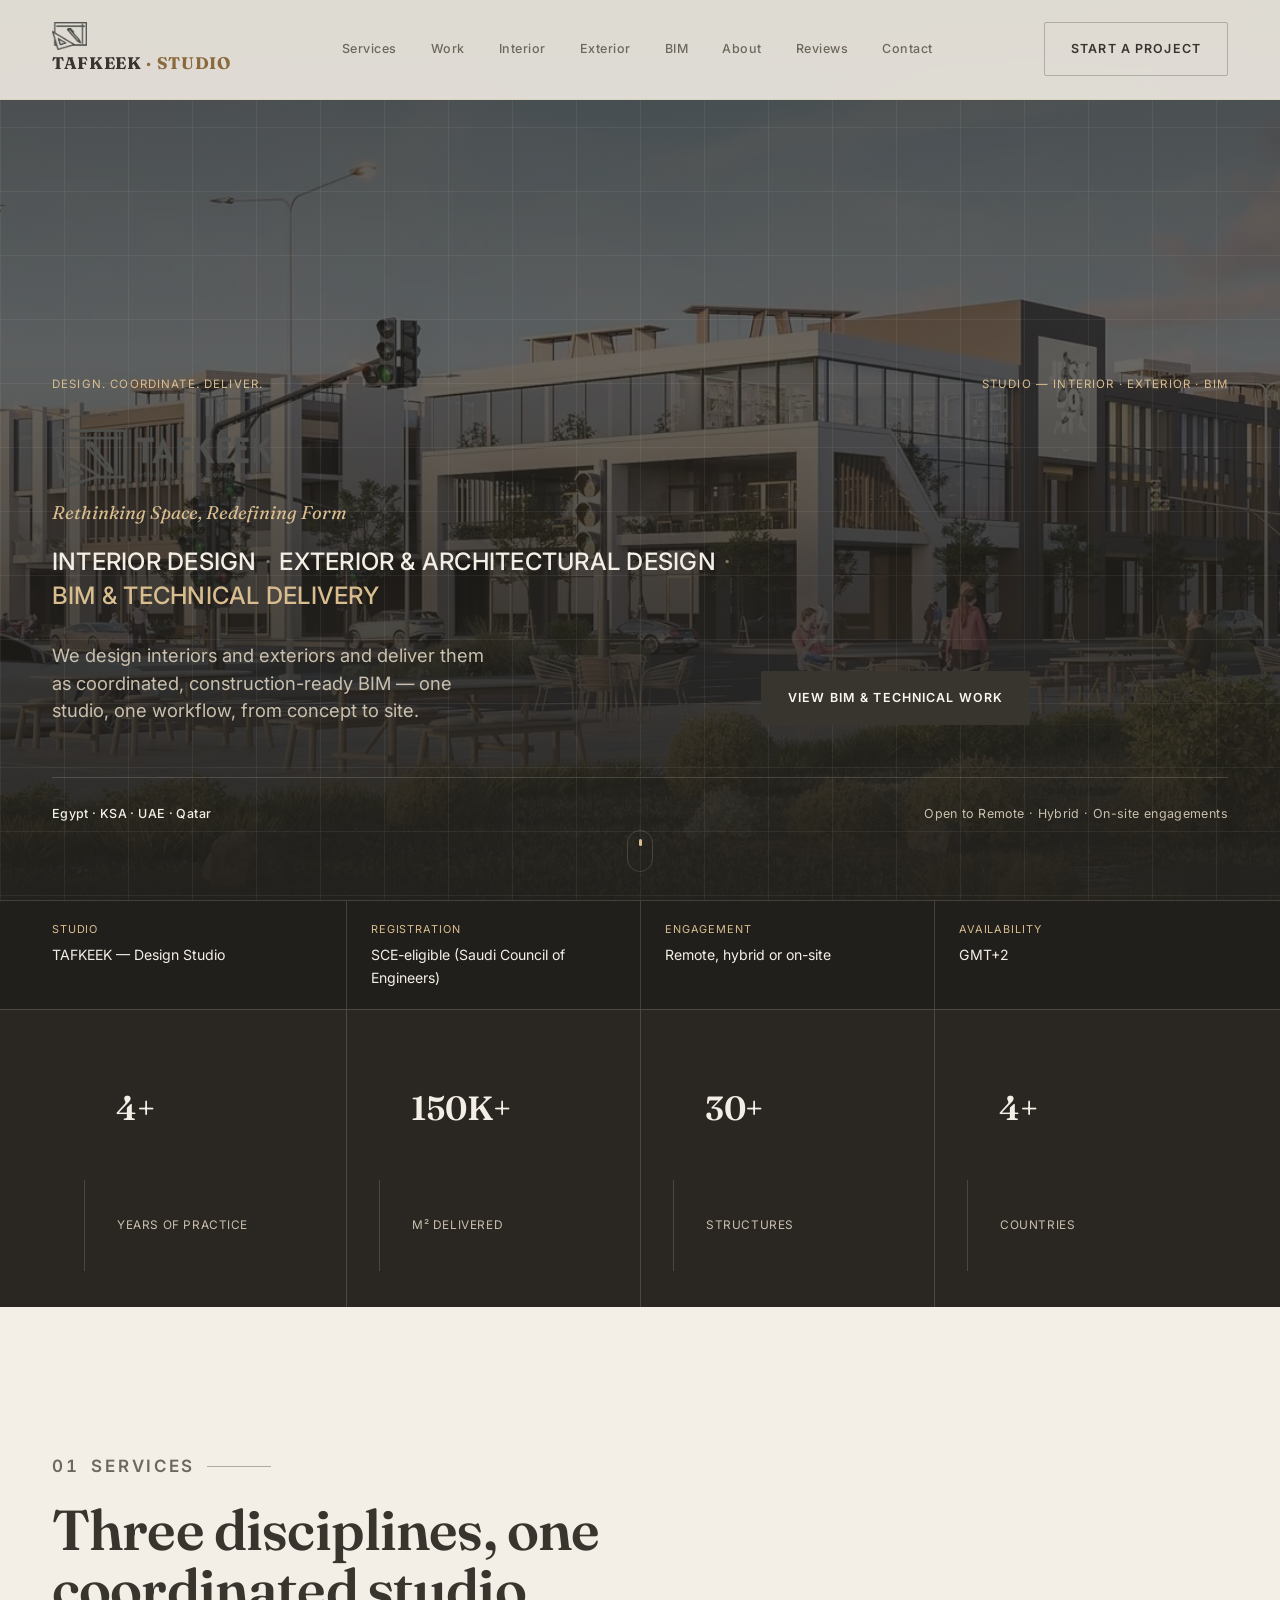
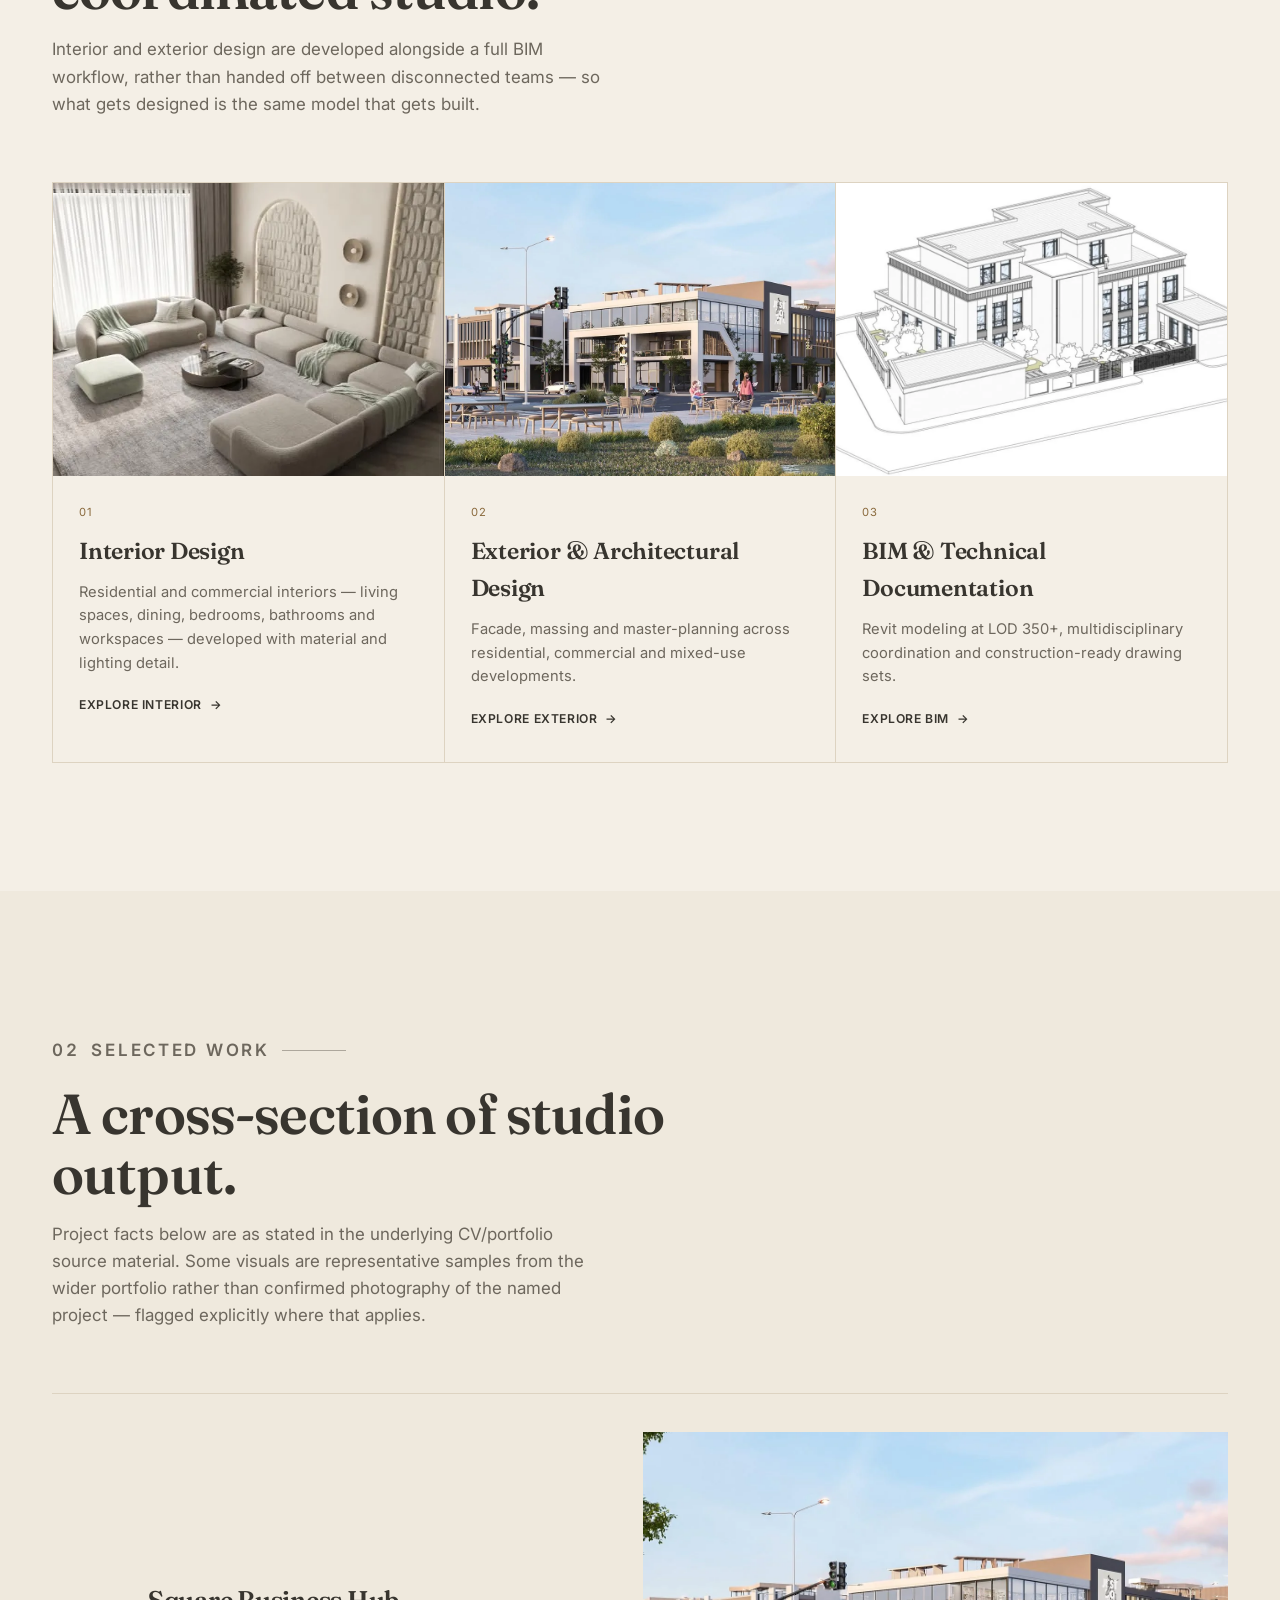
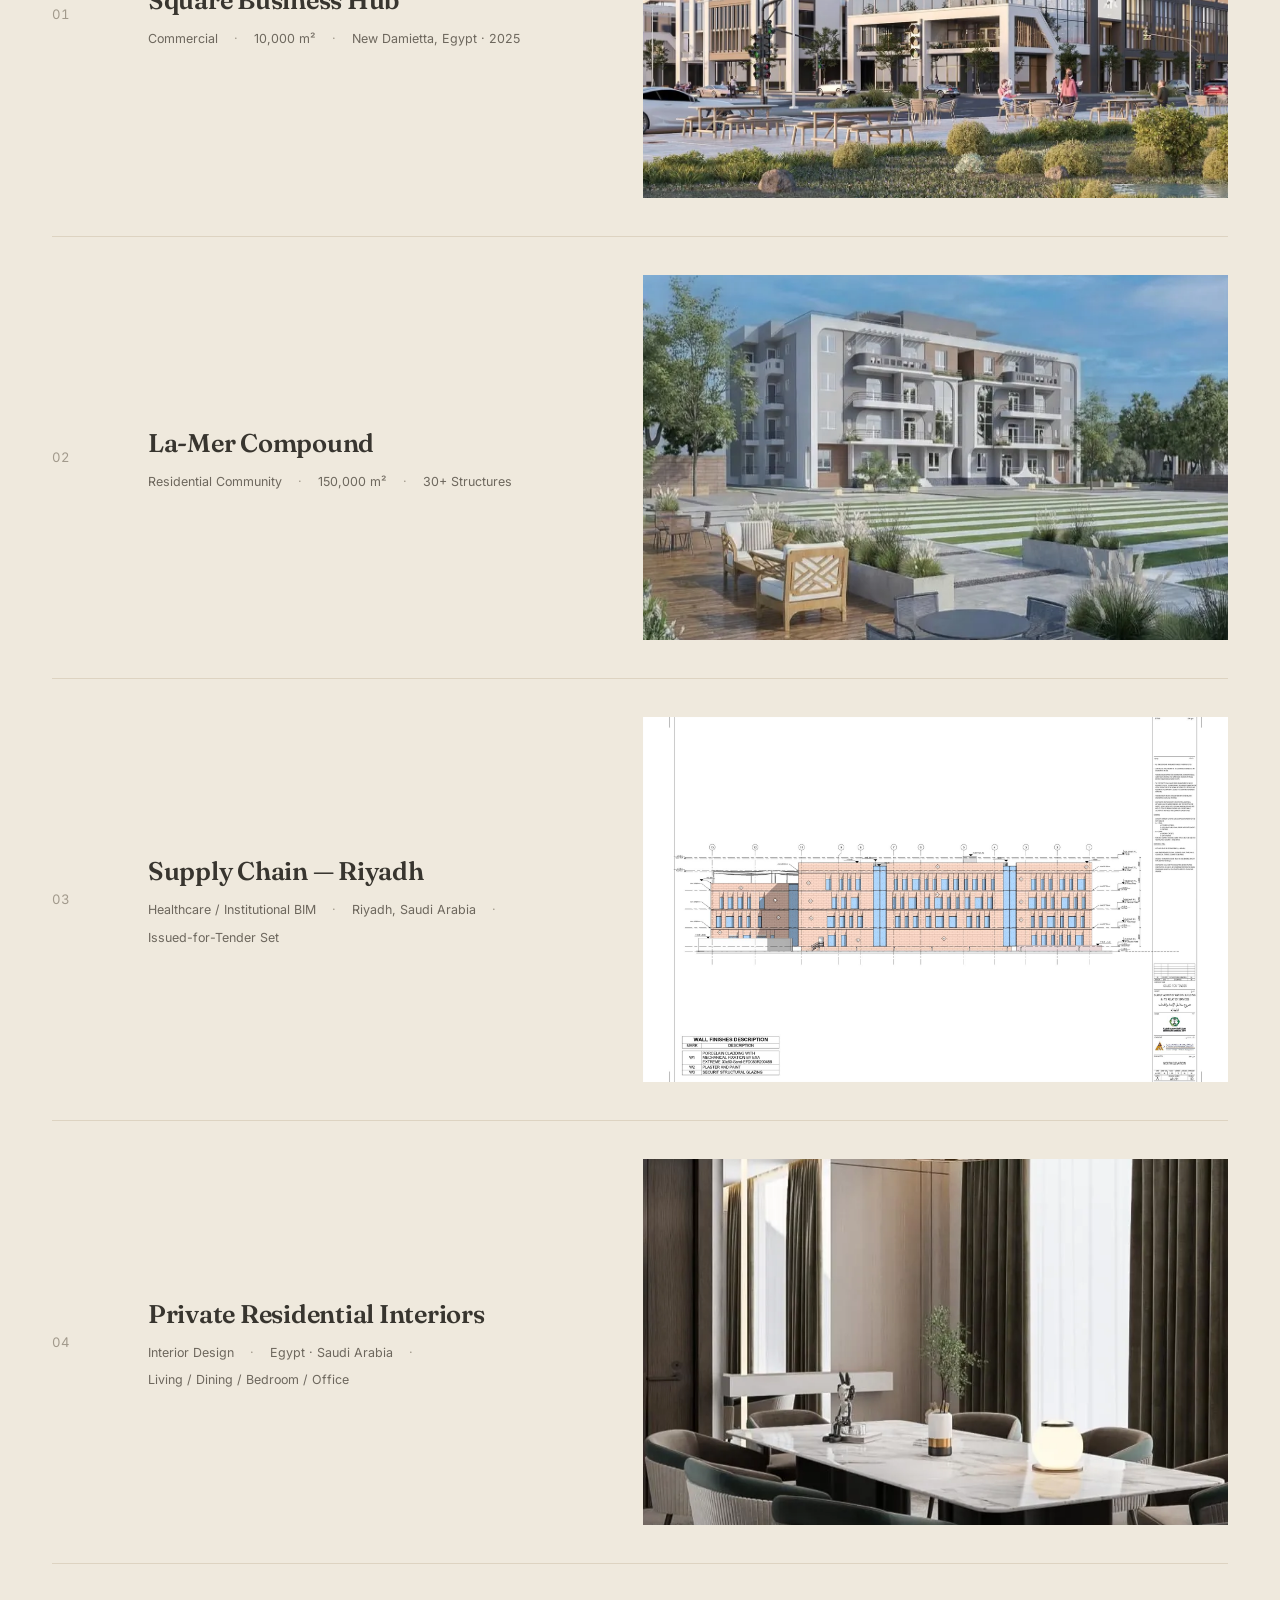
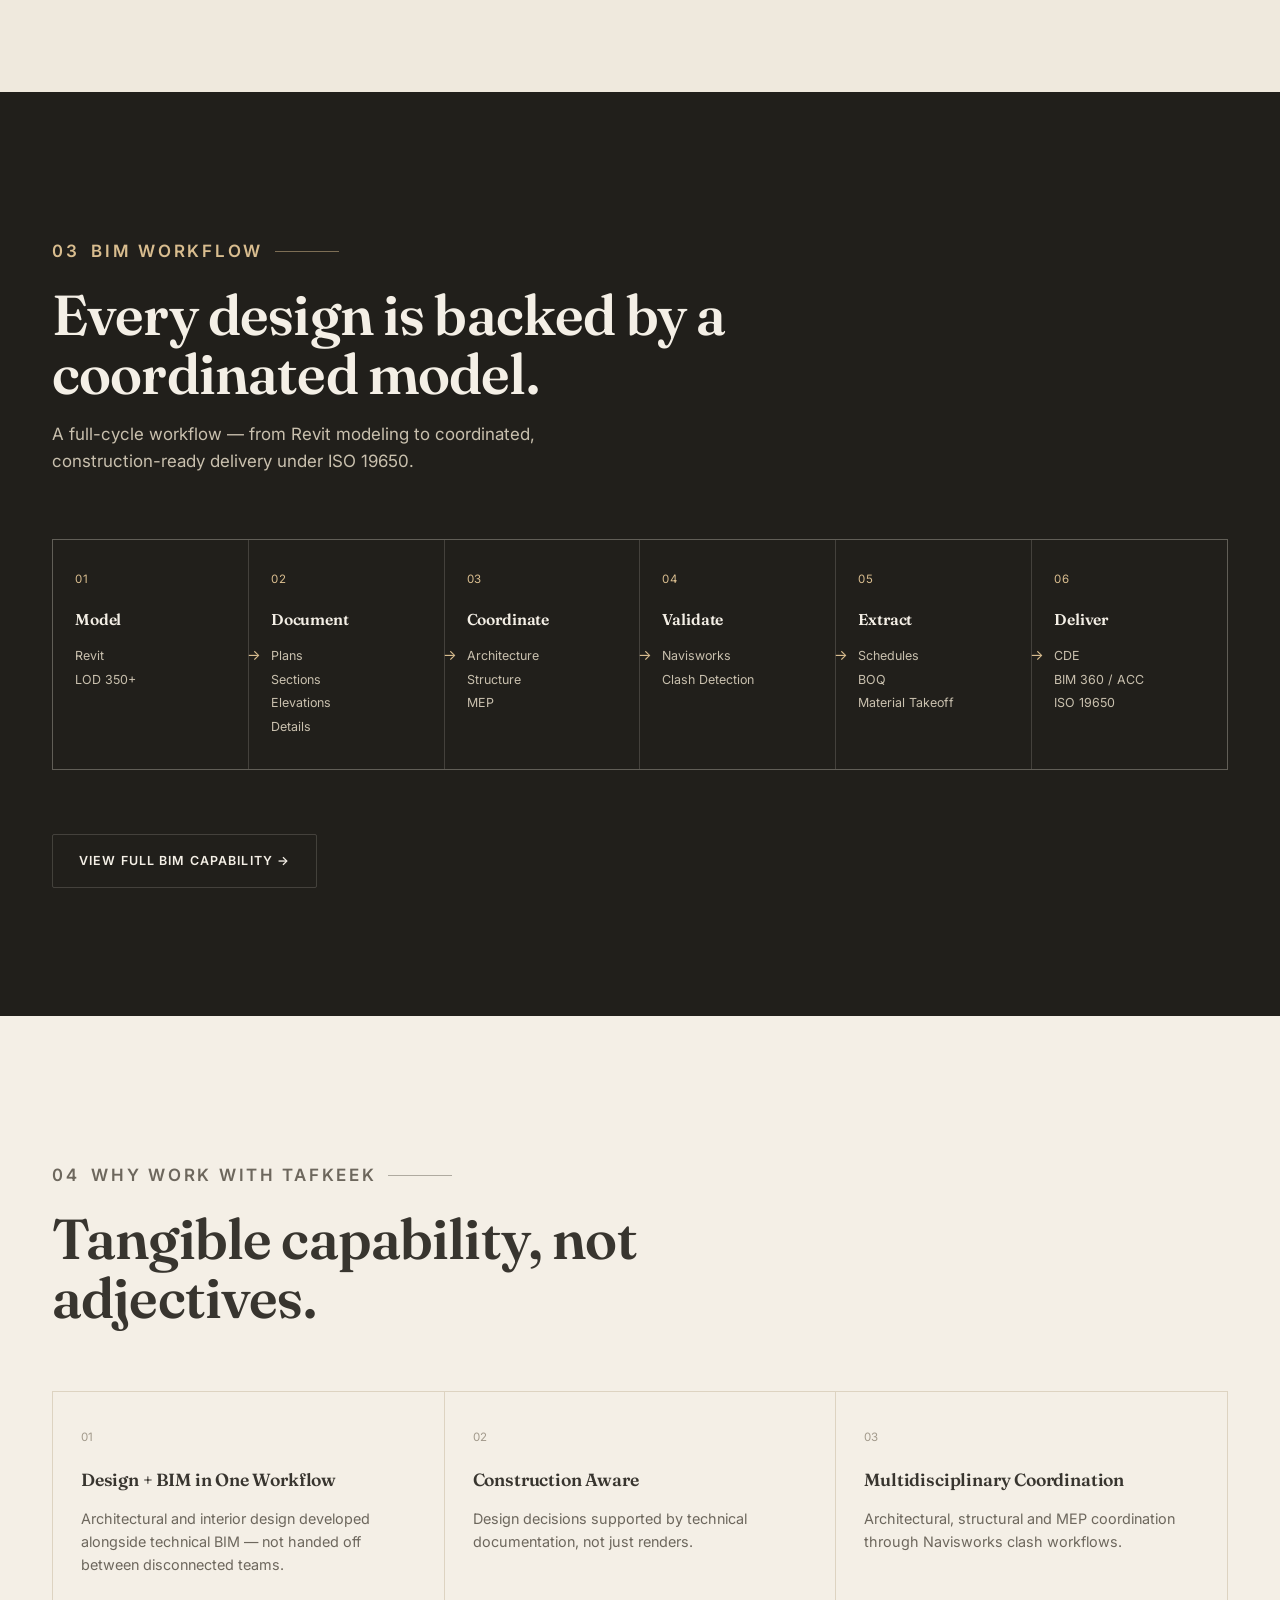
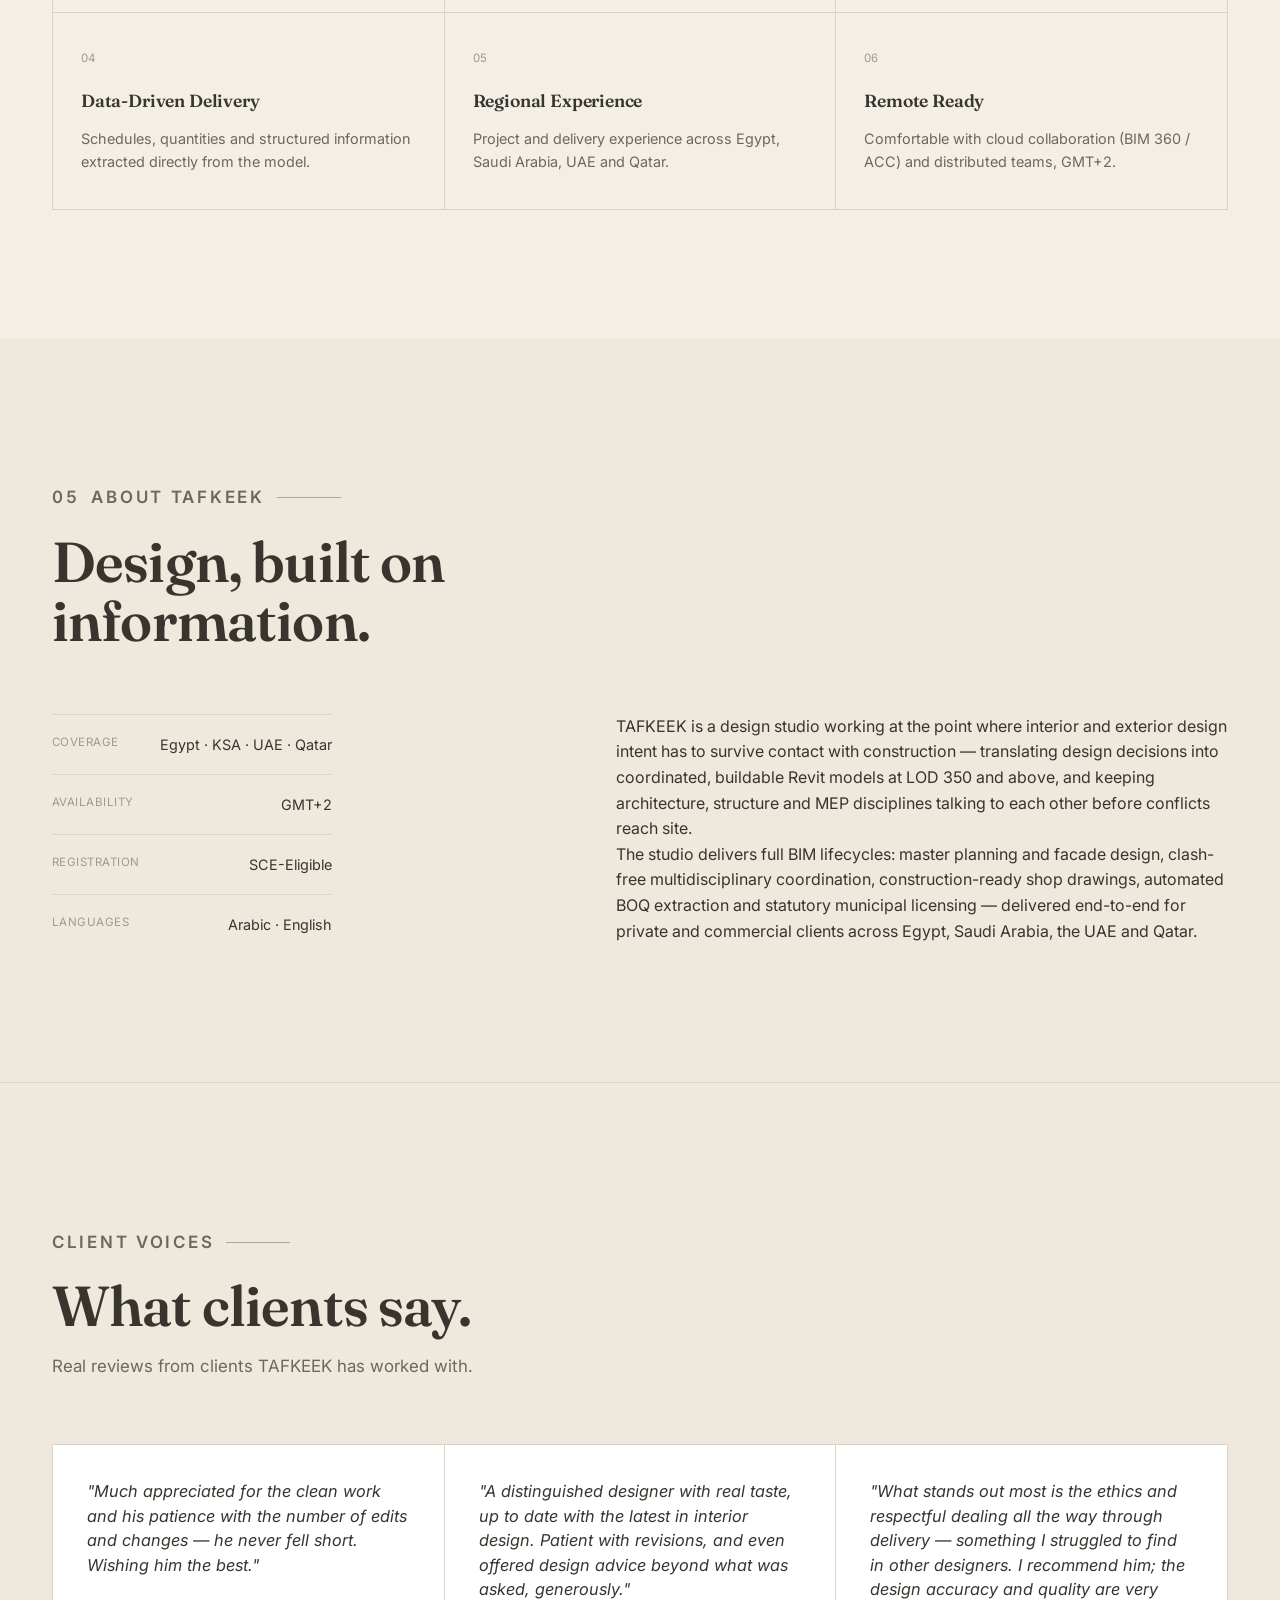
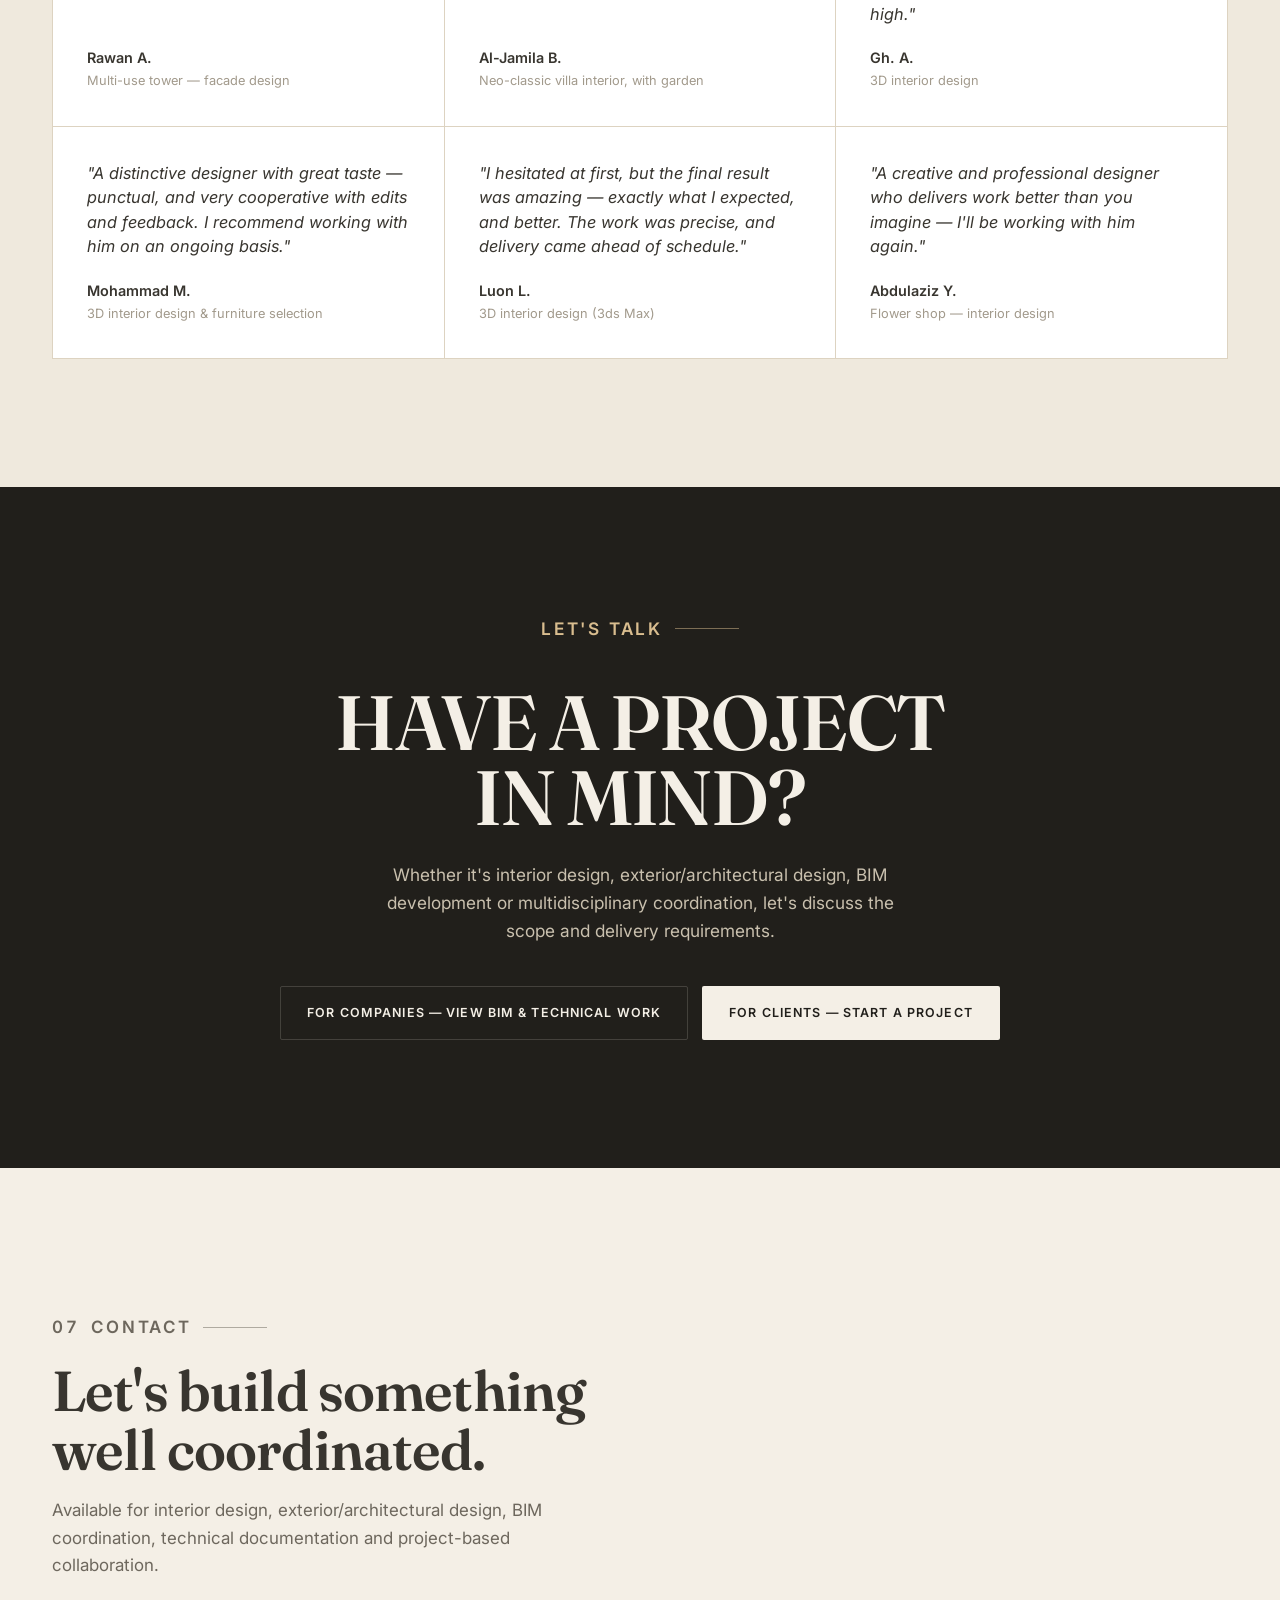
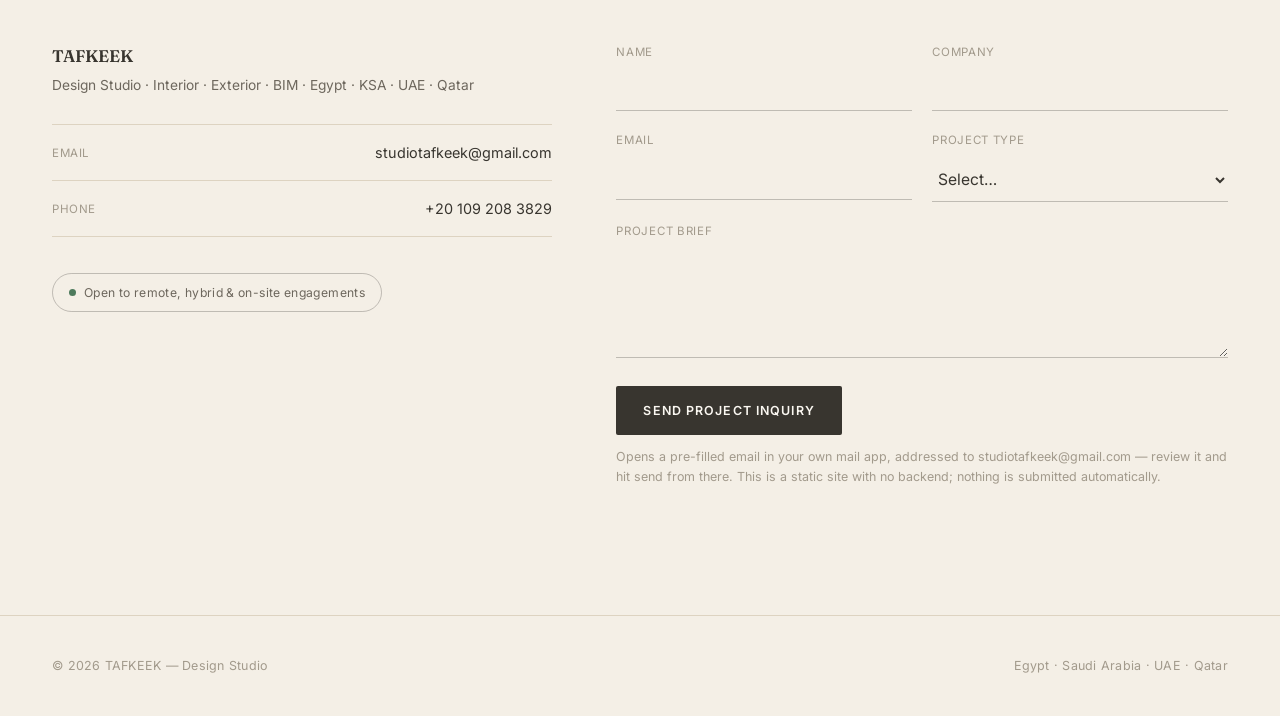
==== index.html @ fb758d3e "Initial commit: TAFKEEK company portfolio site Multi-page static site (Interior, Exterior, BIM) with" ====
<!DOCTYPE html>
<html lang="en">
<head>
<meta charset="UTF-8">
<meta name="viewport" content="width=device-width, initial-scale=1.0">
<title>TAFKEEK | Design Studio — Interior, Exterior &amp; BIM</title>
<meta name="description" content="TAFKEEK is a design studio delivering interior design, exterior/architectural design and BIM &amp; technical documentation, built on coordinated, construction-ready Revit BIM.">
<meta name="keywords" content="TAFKEEK, design studio, interior design, exterior design, architectural design, BIM studio, Revit, BIM coordination, technical documentation, facade design, Egypt, Saudi Arabia, UAE, Qatar">
<meta name="theme-color" content="#211f1b">
<meta property="og:type" content="website">
<meta property="og:title" content="TAFKEEK | Design Studio — Interior, Exterior & BIM">
<meta property="og:description" content="Interior design, exterior design and BIM-driven technical delivery, in one coordinated studio workflow.">
<meta property="og:image" content="img/ext-hero.webp">
<meta property="og:url" content="">
<meta name="twitter:card" content="summary_large_image">
<link rel="icon" type="image/png" sizes="16x16" href="img/favicon-16.png">
<link rel="icon" type="image/png" sizes="32x32" href="img/favicon-32.png">
<link rel="apple-touch-icon" sizes="180x180" href="img/favicon-180.png">
<link rel="preconnect" href="https://fonts.googleapis.com">
<link rel="preconnect" href="https://fonts.gstatic.com" crossorigin>
<link href="https://fonts.googleapis.com/css2?family=Fraunces:opsz,wght@9..144,500;9..144,600;9..144,700&family=Inter:wght@400;500;600;700&display=swap" rel="stylesheet">
<link rel="stylesheet" href="styles.css">
<script type="application/ld+json">
{
  "@context": "https://schema.org",
  "@type": "Organization",
  "name": "TAFKEEK",
  "description": "Design studio delivering interior design, exterior/architectural design and BIM & technical documentation.",
  "slogan": "Rethinking Space, Redefining Form",
  "logo": "img/tafkeek-logo-full.webp",
  "email": "mailto:studiotafkeek@gmail.com",
  "telephone": "+201092083829",
  "knowsAbout": ["Interior Design", "Architectural Design", "BIM Management", "Revit", "Navisworks", "Clash Detection", "Technical Documentation"],
  "url": ""
}
</script>
</head>
<body>

<header>
  <div class="nav">
    <a href="#top" class="nav-id"><img src="img/tafkeek-icon.webp" alt="TAFKEEK" style="height:28px;width:auto;vertical-align:middle;margin-right:8px;">TAFKEEK<span> · STUDIO</span></a>
    <nav class="nav-links" id="navLinks">
      <a href="#services">Services</a>
      <a href="#work">Work</a>
      <a href="interior.html">Interior</a>
      <a href="exterior.html">Exterior</a>
      <a href="bim.html">BIM</a>
      <a href="#about">About</a>
      <a href="#testimonials">Reviews</a>
      <a href="#contact">Contact</a>
    </nav>
    <div class="nav-actions">
      <a href="#contact" class="btn btn-line">Start a Project</a>
      <button class="hamburger" id="hamburger" aria-label="Toggle menu" aria-expanded="false" aria-controls="navLinks">
        <span></span><span></span><span></span>
      </button>
    </div>
  </div>
</header>

<main id="top">

  <!-- HERO -->
  <section class="hero" id="hero">
    <div class="hero-bg"><img decoding="async" fetchpriority="high" src="img/ext-hero.webp" alt="Contemporary commercial hub street facade — daylight exterior render"></div>
    <div class="hero-grid-overlay"></div>
    <div class="wrap hero-inner">
      <div class="hero-top-line">
        <span>Design. Coordinate. Deliver.</span>
        <span>Studio — Interior · Exterior · BIM</span>
      </div>
      <img src="img/tafkeek-logo-full.webp" alt="TAFKEEK" style="height:64px;width:auto;margin-bottom:10px;">
      <p class="hero-name" style="display:none;">TAFKEEK</p>
      <p class="hero-slogan" style="font-family:var(--font-display);font-style:italic;font-size:1.15rem;color:var(--bronze-soft);margin:0 0 18px;">Rethinking Space, Redefining Form</p>
      <h1 class="hero-headline-sm">INTERIOR DESIGN <span class="dim">·</span> EXTERIOR &amp; ARCHITECTURAL DESIGN <span class="dim">·</span> <span class="accent">BIM &amp; TECHNICAL DELIVERY</span></h1>
      <div class="hero-sub">
        <p>We design interiors and exteriors and deliver them as coordinated, construction-ready BIM — one studio, one workflow, from concept to site.</p>
        <div class="hero-cta btn-row">
          <a href="bim.html" class="btn btn-solid">View BIM &amp; Technical Work</a>
          <a href="#contact" class="btn btn-line">Start a Project</a>
        </div>
      </div>
      <div class="hero-meta">
        <span><strong>Egypt · KSA · UAE · Qatar</strong></span>
        <span>Open to Remote · Hybrid · On-site engagements</span>
      </div>
    </div>
    <a href="#services" class="hero-scroll" aria-label="Scroll to services"><span></span></a>
  </section>

  <div class="titleblock on-charcoal">
    <div class="wrap">
      <div class="tb-field"><div class="k">Studio</div><div class="v">TAFKEEK — Design Studio</div></div>
      <div class="tb-field"><div class="k">Registration</div><div class="v">SCE-eligible (Saudi Council of Engineers)</div></div>
      <div class="tb-field"><div class="k">Engagement</div><div class="v">Remote, hybrid or on-site</div></div>
      <div class="tb-field"><div class="k">Availability</div><div class="v">GMT+2</div></div>
    </div>
  </div>

  <!-- STATS -->
  <div class="stats-strip">
    <div class="wrap">
      <div class="stats-row">
        <div><div class="stat-num" data-count="4+">0</div><div class="stat-lbl">Years of Practice</div></div>
        <div><div class="stat-num" data-count="150K+">0</div><div class="stat-lbl">m² Delivered</div></div>
        <div><div class="stat-num" data-count="30+">0</div><div class="stat-lbl">Structures</div></div>
        <div><div class="stat-num" data-count="4+">0</div><div class="stat-lbl">Countries</div></div>
      </div>
    </div>
  </div>

  <!-- 01 SERVICES -->
  <section id="services">
    <div class="wrap">
      <div class="section-head reveal">
        <p class="eyebrow"><span class="idx">01</span> Services</p>
        <h2 class="display-lg">Three disciplines, one coordinated studio.</h2>
        <p>Interior and exterior design are developed alongside a full BIM workflow, rather than handed off between disconnected teams — so what gets designed is the same model that gets built.</p>
      </div>
      <div class="services-grid reveal-scale">
        <a href="interior.html" class="service-card">
          <div class="sc-thumb"><img loading="lazy" decoding="async" src="img/int-living-lshape.webp" alt="Contemporary living room interior render"></div>
          <div class="sc-body">
            <p class="sc-eyebrow">01</p>
            <h3>Interior Design</h3>
            <p>Residential and commercial interiors — living spaces, dining, bedrooms, bathrooms and workspaces — developed with material and lighting detail.</p>
            <span class="sc-link">Explore Interior <span class="arrow">→</span></span>
          </div>
        </a>
        <a href="exterior.html" class="service-card">
          <div class="sc-thumb"><img loading="lazy" decoding="async" src="img/ext-hero.webp" alt="Square Business Hub commercial exterior street facade"></div>
          <div class="sc-body">
            <p class="sc-eyebrow">02</p>
            <h3>Exterior &amp; Architectural Design</h3>
            <p>Facade, massing and master-planning across residential, commercial and mixed-use developments.</p>
            <span class="sc-link">Explore Exterior <span class="arrow">→</span></span>
          </div>
        </a>
        <a href="bim.html" class="service-card">
          <div class="sc-thumb"><img loading="lazy" decoding="async" src="img/model3d.webp" alt="3D isometric Revit model exterior view"></div>
          <div class="sc-body">
            <p class="sc-eyebrow">03</p>
            <h3>BIM &amp; Technical Documentation</h3>
            <p>Revit modeling at LOD 350+, multidisciplinary coordination and construction-ready drawing sets.</p>
            <span class="sc-link">Explore BIM <span class="arrow">→</span></span>
          </div>
        </a>
      </div>
    </div>
  </section>

  <!-- 02 SELECTED WORK -->
  <section id="work" class="on-cool">
    <div class="wrap">
      <div class="section-head reveal">
        <p class="eyebrow"><span class="idx">02</span> Selected Work</p>
        <h2 class="display-lg">A cross-section of studio output.</h2>
        <p>Project facts below are as stated in the underlying CV/portfolio source material. Some visuals are representative samples from the wider portfolio rather than confirmed photography of the named project — flagged explicitly where that applies.</p>
      </div>
      <div class="work-list">
        <a href="exterior.html" class="work-row reveal">
          <span class="work-idx">01</span>
          <div class="work-info">
            <h3>Square Business Hub</h3>
            <div class="work-tags"><span>Commercial</span><span>10,000 m²</span><span>New Damietta, Egypt · 2025</span></div>
          </div>
          <div class="work-thumb"><img loading="lazy" decoding="async" src="img/ext-hero.webp" alt="Square Business Hub commercial development street-level render"><span class="work-arrow">→</span></div>
        </a>
        <a href="exterior.html" class="work-row reveal">
          <span class="work-idx">02</span>
          <div class="work-info">
            <h3>La-Mer Compound</h3>
            <div class="work-tags"><span>Residential Community</span><span>150,000 m²</span><span>30+ Structures</span></div>
          </div>
          <div class="work-thumb"><img loading="lazy" decoding="async" src="img/ext-compound-unit.webp" alt="Representative residential exterior render from the portfolio"><span class="work-arrow">→</span></div>
        </a>
        <a href="bim.html" class="work-row reveal">
          <span class="work-idx">03</span>
          <div class="work-info">
            <h3>Supply Chain — Riyadh</h3>
            <div class="work-tags"><span>Healthcare / Institutional BIM</span><span>Riyadh, Saudi Arabia</span><span>Issued-for-Tender Set</span></div>
          </div>
          <div class="work-thumb"><img loading="lazy" decoding="async" src="img/bim-supplychain-elev-north.jpg" alt="Supply Administration Building north elevation, issued-for-tender drawing"><span class="work-arrow">→</span></div>
        </a>
        <a href="interior.html" class="work-row reveal">
          <span class="work-idx">04</span>
          <div class="work-info">
            <h3>Private Residential Interiors</h3>
            <div class="work-tags"><span>Interior Design</span><span>Egypt · Saudi Arabia</span><span>Living / Dining / Bedroom / Office</span></div>
          </div>
          <div class="work-thumb"><img loading="lazy" decoding="async" src="img/int-dining.webp" alt="Neo classic dining room interior render"><span class="work-arrow">→</span></div>
        </a>
      </div>
    </div>
  </section>

  <!-- 03 BIM WORKFLOW -->
  <section id="bim-workflow" class="on-charcoal">
    <div class="wrap">
      <div class="section-head reveal">
        <p class="eyebrow"><span class="idx">03</span> BIM Workflow</p>
        <h2 class="display-lg">Every design is backed by a coordinated model.</h2>
        <p class="text-dim">A full-cycle workflow — from Revit modeling to coordinated, construction-ready delivery under ISO 19650.</p>
      </div>
      <div class="bim-flow reveal">
        <div class="bim-step"><span class="num">01</span><h4>Model</h4><ul><li>Revit</li><li>LOD 350+</li></ul></div>
        <div class="bim-step"><span class="num">02</span><h4>Document</h4><ul><li>Plans</li><li>Sections</li><li>Elevations</li><li>Details</li></ul></div>
        <div class="bim-step"><span class="num">03</span><h4>Coordinate</h4><ul><li>Architecture</li><li>Structure</li><li>MEP</li></ul></div>
        <div class="bim-step"><span class="num">04</span><h4>Validate</h4><ul><li>Navisworks</li><li>Clash Detection</li></ul></div>
        <div class="bim-step"><span class="num">05</span><h4>Extract</h4><ul><li>Schedules</li><li>BOQ</li><li>Material Takeoff</li></ul></div>
        <div class="bim-step"><span class="num">06</span><h4>Deliver</h4><ul><li>CDE</li><li>BIM 360 / ACC</li><li>ISO 19650</li></ul></div>
      </div>
      <div class="btn-row reveal" style="margin-top:40px;">
        <a href="bim.html" class="btn btn-line">View Full BIM Capability →</a>
      </div>
    </div>
  </section>

  <!-- 04 WHY WORK WITH TAFKEEK -->
  <section id="why">
    <div class="wrap">
      <div class="section-head reveal">
        <p class="eyebrow"><span class="idx">04</span> Why Work With TAFKEEK</p>
        <h2 class="display-lg">Tangible capability, not adjectives.</h2>
      </div>
      <div class="why-grid reveal">
        <div class="why-card"><div class="n">01</div><h4>Design + BIM in One Workflow</h4><p>Architectural and interior design developed alongside technical BIM — not handed off between disconnected teams.</p></div>
        <div class="why-card"><div class="n">02</div><h4>Construction Aware</h4><p>Design decisions supported by technical documentation, not just renders.</p></div>
        <div class="why-card"><div class="n">03</div><h4>Multidisciplinary Coordination</h4><p>Architectural, structural and MEP coordination through Navisworks clash workflows.</p></div>
        <div class="why-card"><div class="n">04</div><h4>Data-Driven Delivery</h4><p>Schedules, quantities and structured information extracted directly from the model.</p></div>
        <div class="why-card"><div class="n">05</div><h4>Regional Experience</h4><p>Project and delivery experience across Egypt, Saudi Arabia, UAE and Qatar.</p></div>
        <div class="why-card"><div class="n">06</div><h4>Remote Ready</h4><p>Comfortable with cloud collaboration (BIM 360 / ACC) and distributed teams, GMT+2.</p></div>
      </div>
    </div>
  </section>

  <!-- 05 ABOUT -->
  <section id="about" class="on-cool">
    <div class="wrap">
      <div class="section-head reveal">
        <p class="eyebrow"><span class="idx">05</span> About TAFKEEK</p>
        <h2 class="display-lg">Design, built on information.</h2>
      </div>
      <div class="about-grid reveal" style="display:grid; grid-template-columns:0.9fr 1.1fr; gap:64px; align-items:start;">
        <div class="reveal-left" style="max-width:280px;">
          <div class="about-facts" style="display:flex; flex-direction:column; border-top:1px solid var(--line);">
            <div class="about-fact" style="display:flex;justify-content:space-between;gap:20px;padding:18px 0;border-bottom:1px solid var(--line);font-size:0.9rem;"><span class="k" style="color:var(--text-faint);letter-spacing:.04em;text-transform:uppercase;font-size:.72rem;">Coverage</span><span class="v">Egypt · KSA · UAE · Qatar</span></div>
            <div class="about-fact" style="display:flex;justify-content:space-between;gap:20px;padding:18px 0;border-bottom:1px solid var(--line);font-size:0.9rem;"><span class="k" style="color:var(--text-faint);letter-spacing:.04em;text-transform:uppercase;font-size:.72rem;">Availability</span><span class="v">GMT+2</span></div>
            <div class="about-fact" style="display:flex;justify-content:space-between;gap:20px;padding:18px 0;border-bottom:1px solid var(--line);font-size:0.9rem;"><span class="k" style="color:var(--text-faint);letter-spacing:.04em;text-transform:uppercase;font-size:.72rem;">Registration</span><span class="v">SCE-Eligible</span></div>
            <div class="about-fact" style="display:flex;justify-content:space-between;gap:20px;padding:18px 0;font-size:0.9rem;"><span class="k" style="color:var(--text-faint);letter-spacing:.04em;text-transform:uppercase;font-size:.72rem;">Languages</span><span class="v">Arabic · English</span></div>
          </div>
        </div>
        <div>
          <p>TAFKEEK is a design studio working at the point where interior and exterior design intent has to survive contact with construction — translating design decisions into coordinated, buildable Revit models at LOD 350 and above, and keeping architecture, structure and MEP disciplines talking to each other before conflicts reach site.</p>
          <p>The studio delivers full BIM lifecycles: master planning and facade design, clash-free multidisciplinary coordination, construction-ready shop drawings, automated BOQ extraction and statutory municipal licensing — delivered end-to-end for private and commercial clients across Egypt, Saudi Arabia, the UAE and Qatar.</p>
        </div>
      </div>
    </div>
  </section>

  <!-- 05b TESTIMONIALS -->
  <section id="testimonials" class="on-cool" style="border-top:1px solid var(--line);">
    <div class="wrap">
      <div class="section-head reveal">
        <p class="eyebrow">Client Voices</p>
        <h2 class="display-lg">What clients say.</h2>
        <p>Real reviews from clients TAFKEEK has worked with.</p>
      </div>
      <div class="testimonial-grid reveal" style="display:grid; grid-template-columns:repeat(3,1fr); gap:1px; background:var(--line); border:1px solid var(--line);">
        <div class="testimonial-card" style="background:var(--bg-alt,#fff); padding:34px; display:flex; flex-direction:column; justify-content:space-between; min-height:220px;">
          <p style="font-style:italic; font-size:1.02rem; line-height:1.5;">"Much appreciated for the clean work and his patience with the number of edits and changes — he never fell short. Wishing him the best."</p>
          <div style="margin-top:20px;"><span style="display:block; font-weight:600; font-size:0.9rem;">Rawan A.</span><span style="display:block; font-size:0.8rem; color:var(--text-faint); margin-top:2px;">Multi-use tower — facade design</span></div>
        </div>
        <div class="testimonial-card" style="background:var(--bg-alt,#fff); padding:34px; display:flex; flex-direction:column; justify-content:space-between; min-height:220px;">
          <p style="font-style:italic; font-size:1.02rem; line-height:1.5;">"A distinguished designer with real taste, up to date with the latest in interior design. Patient with revisions, and even offered design advice beyond what was asked, generously."</p>
          <div style="margin-top:20px;"><span style="display:block; font-weight:600; font-size:0.9rem;">Al-Jamila B.</span><span style="display:block; font-size:0.8rem; color:var(--text-faint); margin-top:2px;">Neo-classic villa interior, with garden</span></div>
        </div>
        <div class="testimonial-card" style="background:var(--bg-alt,#fff); padding:34px; display:flex; flex-direction:column; justify-content:space-between; min-height:220px;">
          <p style="font-style:italic; font-size:1.02rem; line-height:1.5;">"What stands out most is the ethics and respectful dealing all the way through delivery — something I struggled to find in other designers. I recommend him; the design accuracy and quality are very high."</p>
          <div style="margin-top:20px;"><span style="display:block; font-weight:600; font-size:0.9rem;">Gh. A.</span><span style="display:block; font-size:0.8rem; color:var(--text-faint); margin-top:2px;">3D interior design</span></div>
        </div>
        <div class="testimonial-card" style="background:var(--bg-alt,#fff); padding:34px; display:flex; flex-direction:column; justify-content:space-between; min-height:220px;">
          <p style="font-style:italic; font-size:1.02rem; line-height:1.5;">"A distinctive designer with great taste — punctual, and very cooperative with edits and feedback. I recommend working with him on an ongoing basis."</p>
          <div style="margin-top:20px;"><span style="display:block; font-weight:600; font-size:0.9rem;">Mohammad M.</span><span style="display:block; font-size:0.8rem; color:var(--text-faint); margin-top:2px;">3D interior design &amp; furniture selection</span></div>
        </div>
        <div class="testimonial-card" style="background:var(--bg-alt,#fff); padding:34px; display:flex; flex-direction:column; justify-content:space-between; min-height:220px;">
          <p style="font-style:italic; font-size:1.02rem; line-height:1.5;">"I hesitated at first, but the final result was amazing — exactly what I expected, and better. The work was precise, and delivery came ahead of schedule."</p>
          <div style="margin-top:20px;"><span style="display:block; font-weight:600; font-size:0.9rem;">Luon L.</span><span style="display:block; font-size:0.8rem; color:var(--text-faint); margin-top:2px;">3D interior design (3ds Max)</span></div>
        </div>
        <div class="testimonial-card" style="background:var(--bg-alt,#fff); padding:34px; display:flex; flex-direction:column; justify-content:space-between; min-height:220px;">
          <p style="font-style:italic; font-size:1.02rem; line-height:1.5;">"A creative and professional designer who delivers work better than you imagine — I'll be working with him again."</p>
          <div style="margin-top:20px;"><span style="display:block; font-weight:600; font-size:0.9rem;">Abdulaziz Y.</span><span style="display:block; font-size:0.8rem; color:var(--text-faint); margin-top:2px;">Flower shop — interior design</span></div>
        </div>
      </div>
    </div>
  </section>

  <!-- 06 CTA -->
  <section class="on-charcoal">
    <div class="wrap cta-block">
      <p class="eyebrow" style="justify-content:center;">Let's Talk</p>
      <h2 class="display-xl">HAVE A PROJECT<br>IN MIND?</h2>
      <p>Whether it's interior design, exterior/architectural design, BIM development or multidisciplinary coordination, let's discuss the scope and delivery requirements.</p>
      <div class="cta-buttons">
        <a href="bim.html" class="btn btn-line">For Companies — View BIM &amp; Technical Work</a>
        <a href="#contact" class="btn btn-solid">For Clients — Start a Project</a>
      </div>
    </div>
  </section>

  <!-- 07 CONTACT -->
  <section id="contact">
    <div class="wrap">
      <div class="section-head reveal">
        <p class="eyebrow"><span class="idx">07</span> Contact</p>
        <h2 class="display-lg">Let's build something<br>well coordinated.</h2>
        <p>Available for interior design, exterior/architectural design, BIM coordination, technical documentation and project-based collaboration.</p>
      </div>
      <div class="contact-grid reveal">
        <div>
          <div class="contact-id">TAFKEEK</div>
          <div class="contact-role">Design Studio · Interior · Exterior · BIM · Egypt · KSA · UAE · Qatar</div>
          <div class="contact-rows">
            <div class="row"><span class="k">Email</span><a href="mailto:studiotafkeek@gmail.com">studiotafkeek@gmail.com</a></div>
            <div class="row"><span class="k">Phone</span><a href="tel:+201092083829">+20 109 208 3829</a></div>
          </div>
          <span class="avail-badge">Open to remote, hybrid &amp; on-site engagements</span>
        </div>
        <form id="inquiryForm">
          <div class="field-row">
            <div class="field"><label for="f-name">Name</label><input id="f-name" name="name" type="text" required></div>
            <div class="field"><label for="f-company">Company</label><input id="f-company" name="company" type="text"></div>
          </div>
          <div class="field-row">
            <div class="field"><label for="f-email">Email</label><input id="f-email" name="email" type="email" required></div>
            <div class="field">
              <label for="f-type">Project Type</label>
              <select id="f-type" name="projectType">
                <option value="">Select…</option>
                <option>Interior Design</option>
                <option>Exterior / Architectural Design</option>
                <option>BIM Development / Coordination</option>
                <option>Technical Documentation</option>
                <option>Multidisciplinary Coordination</option>
                <option>Other</option>
              </select>
            </div>
          </div>
          <div class="field"><label for="f-brief">Project Brief</label><textarea id="f-brief" name="brief" required></textarea></div>
          <button type="submit" class="btn btn-solid">Send Project Inquiry</button>
          <p style="font-size:0.78rem; color:var(--text-faint); margin-top:12px;">Opens a pre-filled email in your own mail app, addressed to studiotafkeek@gmail.com — review it and hit send from there. This is a static site with no backend; nothing is submitted automatically.</p>
        </form>
      </div>
    </div>
  </section>

</main>

<footer>
  <div class="wrap footer-inner">
    <p>&copy; <span id="year"></span> TAFKEEK — Design Studio</p>
    <p>Egypt · Saudi Arabia · UAE · Qatar</p>
  </div>
</footer>

<div class="lightbox" id="lightbox">
  <button class="lb-close" id="lbClose" aria-label="Close">✕</button>
  <button class="lb-arrow lb-prev" id="lbPrev" aria-label="Previous image">←</button>
  <img loading="lazy" decoding="async" id="lbImg" src="" alt="">
  <button class="lb-arrow lb-next" id="lbNext" aria-label="Next image">→</button>
  <div class="lb-cap" id="lbCap"></div>
</div>

<script src="script.js" defer></script>
</body>
</html>
---- styles.css ----
/* ============================================================
   TAFKEEK — Design Studio (Interior · Exterior · BIM)
   Shared design system: warm editorial studio aesthetic.
   Cream / ink / gold. Fraunces display + Inter body. Sharp corners.
   Adapted from the TAFKEEK brand identity (see CLAUDE.md) and from
   the layout system of the sister personal-portfolio project.
   ============================================================ */

:root{
  --cream:      #f4efe6;
  --cream-alt:  #faf7f1;
  --ink:        #38352f;
  --ink-soft:   #6d675d;
  --ink-faint:  #a29a8c;
  --gold:       #a9834f;
  --gold-deep:  #8a6a3d;
  --line:       #ddd3c1;
  --deep:       #211f1b;

  /* mapped aliases so component patterns read the same as the sister site */
  --stone:      var(--cream);
  --stone-soft: var(--cream-alt);
  --paper:      var(--cream-alt);
  --cool-gray:  #efe9dd;
  --charcoal:   var(--deep);
  --charcoal-2: #2a2723;
  --bronze:     var(--gold);
  --bronze-2:   var(--gold-deep);
  --bronze-soft:#d9bd8f;
  --line-strong: rgba(56,53,47,0.28);
  --line-soft:   rgba(56,53,47,0.13);
  --text:       var(--ink);
  --text-dim:   var(--ink-soft);
  --text-faint: var(--ink-faint);
  --on-dark:      var(--cream);
  --on-dark-dim:  #c9c0ae;
  --on-dark-line: rgba(244,239,230,0.16);
  --radius: 2px;
  --ease: cubic-bezier(.16,.8,.24,1);
  --font: 'Inter', -apple-system, BlinkMacSystemFont, sans-serif;
  --font-display: 'Fraunces', Georgia, serif;
}

*{ box-sizing:border-box; margin:0; padding:0; }
html{ scroll-behavior:smooth; }
body{
  background:var(--cream);
  color:var(--text);
  font-family:var(--font);
  line-height:1.6;
  -webkit-font-smoothing:antialiased;
  overflow-x:hidden;
}
img{ max-width:100%; display:block; }
a{ color:inherit; text-decoration:none; }
a:focus-visible, button:focus-visible, input:focus-visible, textarea:focus-visible, select:focus-visible{
  outline:2px solid var(--gold-deep); outline-offset:3px;
}
::selection{ background:var(--gold); color:#fff; }
ul{ list-style:none; }
button{ font-family:inherit; cursor:pointer; }
input, textarea, select{ font-family:inherit; }

.wrap{ max-width:1240px; margin:0 auto; padding:0 32px; }
section{ padding:128px 0; position:relative; }
.section-tight{ padding:88px 0; }
.on-cool{ background:var(--cool-gray); }
.on-charcoal{ background:var(--charcoal); color:var(--on-dark); }
.on-charcoal .text-dim{ color:var(--on-dark-dim); }

h1,h2,h3,h4{ font-family:var(--font-display); font-weight:600; letter-spacing:-0.01em; color:var(--text); }
.on-charcoal h1, .on-charcoal h2, .on-charcoal h3, .on-charcoal h4,
.hero h1, .hero h2, .hero h3, .hero h4{ color:var(--on-dark); }

.eyebrow{
  font-size:0.76rem; font-weight:600; letter-spacing:0.16em; text-transform:uppercase;
  font-family:var(--font); color:var(--gold-deep); display:flex; align-items:center; gap:12px; margin-bottom:20px;
}
.on-charcoal .eyebrow{ color:var(--bronze-soft); }
.eyebrow .idx{ font-variant-numeric:tabular-nums; }
.eyebrow::after{ content:''; height:1px; flex:1; max-width:64px; background:currentColor; opacity:0.5; }

.display-xl{ font-size:clamp(2.6rem, 6vw, 5.4rem); line-height:0.98; letter-spacing:-0.02em; font-weight:600; }
.display-lg{ font-size:clamp(2.1rem, 4.4vw, 3.6rem); line-height:1.05; letter-spacing:-0.015em; font-weight:600; }
.display-md{ font-size:clamp(1.7rem, 3vw, 2.4rem); line-height:1.12; letter-spacing:-0.01em; font-weight:600; }

.section-head{ max-width:680px; margin-bottom:64px; }
.section-head p{ color:var(--text-dim); font-size:1.06rem; max-width:560px; margin-top:18px; }
.section-head.center{ margin-left:auto; margin-right:auto; text-align:center; }
.section-head.center .eyebrow{ justify-content:center; }
.section-head.center .eyebrow::after{ display:none; }
.section-head.center p{ margin-left:auto; margin-right:auto; }

/* reveal-on-scroll */
.reveal{ opacity:0; transform:translateY(22px); transition:opacity .7s var(--ease), transform .7s var(--ease); }
.reveal-left{ opacity:0; transform:translateX(-26px); transition:opacity .65s var(--ease), transform .65s var(--ease); }
.reveal-right{ opacity:0; transform:translateX(26px); transition:opacity .65s var(--ease), transform .65s var(--ease); }
.reveal-scale{ opacity:0; transform:scale(.92); transition:opacity .55s ease, transform .55s cubic-bezier(.2,.8,.3,1.15); }
.reveal.in-view, .reveal-left.in-view, .reveal-right.in-view, .reveal-scale.in-view{ opacity:1; transform:none; }
@media (prefers-reduced-motion: reduce){
  .reveal, .reveal-left, .reveal-right, .reveal-scale{ opacity:1; transform:none; transition:none; }
}

/* Buttons */
.btn{
  display:inline-flex; align-items:center; gap:10px;
  font-size:0.78rem; font-weight:600; letter-spacing:0.09em; text-transform:uppercase;
  padding:16px 26px; border-radius:var(--radius); border:1px solid transparent;
  transition:background .25s var(--ease), color .25s var(--ease), border-color .25s var(--ease);
  white-space:nowrap;
}
.btn-solid{ background:var(--ink); color:var(--cream-alt); }
.btn-solid:hover{ background:var(--gold-deep); }
.on-charcoal .btn-solid{ background:var(--on-dark); color:var(--charcoal); }
.on-charcoal .btn-solid:hover{ background:var(--bronze-soft); }
.btn-line{ border-color:var(--line-strong); color:var(--text); }
.btn-line:hover{ border-color:var(--ink); background:var(--ink); color:var(--cream-alt); }
.on-charcoal .btn-line{ border-color:var(--on-dark-line); color:var(--on-dark); }
.on-charcoal .btn-line:hover{ border-color:var(--on-dark); background:var(--on-dark); color:var(--charcoal); }
.btn-row{ display:flex; gap:14px; flex-wrap:wrap; }

/* Navigation */
header{ position:fixed; top:0; left:0; right:0; z-index:200; border-bottom:1px solid var(--line); }
header::before{
  content:''; position:absolute; inset:0; z-index:-1;
  background:color-mix(in srgb, var(--cream) 88%, transparent);
  backdrop-filter:blur(10px);
}
.nav{ display:flex; align-items:center; justify-content:space-between; padding:22px 32px; max-width:1240px; margin:0 auto; }
.nav-id{ font-family:var(--font-display); font-size:1.05rem; font-weight:700; letter-spacing:0.04em; }
.nav-id span{ color:var(--gold-deep); }
.nav-links{ display:flex; gap:34px; align-items:center; }
.nav-links a{ font-size:0.78rem; font-weight:500; letter-spacing:0.04em; color:var(--text-dim); transition:color .2s ease; padding:4px 0; position:relative; }
.nav-links a:hover{ color:var(--text); }
.nav-actions{ display:flex; align-items:center; gap:18px; }
.hamburger{ display:none; flex-direction:column; gap:5px; background:none; border:none; padding:8px; }
.hamburger span{ width:22px; height:1.5px; background:var(--text); display:block; }

/* Hero */
.hero{ position:relative; min-height:100vh; display:flex; align-items:flex-end; padding-top:120px; padding-bottom:0; overflow:hidden; background:var(--charcoal); color:var(--on-dark); }
.hero-bg{ position:absolute; inset:0; z-index:0; }
.hero-bg img{ width:100%; height:100%; object-fit:cover; opacity:0.5; }
.hero-bg::after{ content:''; position:absolute; inset:0; background:linear-gradient(180deg, rgba(33,31,27,0.55) 0%, rgba(33,31,27,0.35) 40%, rgba(33,31,27,0.92) 100%); }
.hero-grid-overlay{
  position:absolute; inset:0; z-index:1; pointer-events:none; opacity:0.4;
  background-image:linear-gradient(90deg, var(--on-dark-line) 1px, transparent 1px), linear-gradient(0deg, var(--on-dark-line) 1px, transparent 1px);
  background-size:64px 64px;
}
.hero-inner{ position:relative; z-index:3; width:100%; padding-bottom:76px; }
.hero-top-line{ display:flex; justify-content:space-between; align-items:baseline; margin-bottom:30px; font-size:0.72rem; letter-spacing:0.1em; text-transform:uppercase; color:var(--bronze-soft); }
.hero-name{ font-family:var(--font-display); font-size:clamp(2.4rem, 6vw, 5rem); line-height:0.98; letter-spacing:-0.01em; font-weight:700; color:var(--on-dark); margin-bottom:14px; }
.hero-headline-sm{ font-size:clamp(1.05rem, 2.2vw, 1.5rem); line-height:1.4; letter-spacing:0.01em; font-weight:500; color:var(--on-dark-dim); text-transform:uppercase; max-width:48ch; font-family:var(--font); }
.hero-headline-sm .dim{ color:var(--on-dark-dim); opacity:0.5; margin:0 2px; }
.hero-headline .accent, .hero-headline-sm .accent{ color:var(--bronze-soft); }
.hero-sub{ margin-top:30px; display:flex; justify-content:space-between; align-items:flex-end; gap:40px; flex-wrap:wrap; }
.hero-sub p{ font-size:1.15rem; color:var(--on-dark-dim); max-width:440px; line-height:1.5; }
.hero-cta{ display:flex; gap:14px; flex-wrap:wrap; }
.hero-meta{ margin-top:52px; padding-top:26px; border-top:1px solid var(--on-dark-line); display:flex; justify-content:space-between; align-items:center; flex-wrap:wrap; gap:16px; font-size:0.78rem; letter-spacing:0.03em; color:var(--on-dark-dim); }
.hero-meta strong{ color:var(--on-dark); font-weight:500; }
.hero-scroll{ position:absolute; left:50%; bottom:28px; transform:translateX(-50%); z-index:3; width:26px; height:42px; border:1px solid var(--on-dark-line); border-radius:14px; display:flex; justify-content:center; padding-top:8px; }
.hero-scroll span{ width:3px; height:7px; border-radius:2px; background:var(--bronze-soft); animation:heroScrollDot 1.8s ease infinite; }
@keyframes heroScrollDot{ 0%{ opacity:1; transform:translateY(0); } 70%{ opacity:0; transform:translateY(10px); } 100%{ opacity:0; transform:translateY(0); } }
@media (prefers-reduced-motion: reduce){ .hero-scroll span{ animation:none; } }
@media (max-width:640px){ .hero-scroll{ display:none; } }

/* Stats strip */
.stats-strip{ background:var(--charcoal-2); color:var(--on-dark); border-top:1px solid var(--on-dark-line); }
.stats-row{ display:grid; grid-template-columns:repeat(4,1fr); }
.stats-row div{ padding:36px 32px; border-left:1px solid var(--on-dark-line); }
.stats-row div:first-child{ border-left:none; }
.stat-num{ font-family:var(--font-display); font-size:2.1rem; font-weight:600; letter-spacing:-0.01em; font-variant-numeric:tabular-nums; }
.stat-lbl{ font-size:0.74rem; letter-spacing:0.05em; text-transform:uppercase; color:var(--on-dark-dim); margin-top:8px; }

/* Services / pillars grid */
.services-grid{ display:grid; grid-template-columns:repeat(3,1fr); gap:1px; background:var(--line); border:1px solid var(--line); }
.service-card{ background:var(--cream); text-decoration:none; color:var(--text); display:block; padding:0; }
.service-card .sc-thumb{ aspect-ratio:4/3; overflow:hidden; background:var(--charcoal); }
.service-card .sc-thumb img{ width:100%; height:100%; object-fit:cover; transition:transform .6s var(--ease); }
.service-card:hover .sc-thumb img{ transform:scale(1.04); }
.service-card .sc-body{ padding:28px 26px 32px; }
.service-card .sc-eyebrow{ font-size:0.7rem; letter-spacing:0.08em; text-transform:uppercase; color:var(--gold-deep); margin-bottom:10px; }
.service-card h3{ font-size:1.45rem; margin-bottom:12px; }
.service-card p{ font-size:0.92rem; color:var(--text-dim); margin-bottom:16px; }
.service-card .sc-link{ font-size:0.76rem; font-weight:600; letter-spacing:0.05em; text-transform:uppercase; display:inline-flex; align-items:center; gap:8px; font-family:var(--font); }
.service-card .sc-link .arrow{ transition:transform .25s var(--ease); }
.service-card:hover .sc-link .arrow{ transform:translateX(4px); }
@media (max-width:900px){ .services-grid{ grid-template-columns:1fr; } }

/* Selected work list */
.selected-label{ font-size:0.76rem; font-weight:600; letter-spacing:0.1em; text-transform:uppercase; color:var(--text-faint); margin-bottom:20px; }
.work-list{ display:flex; flex-direction:column; }
.work-row{ display:grid; grid-template-columns:60px 1.1fr 1.4fr; gap:36px; align-items:center; padding:38px 0; border-top:1px solid var(--line); text-decoration:none; color:var(--text); transition:background .3s ease; }
.work-list a.work-row:last-child{ border-bottom:1px solid var(--line); }
.work-row:hover{ background:var(--cream-alt); }
.work-idx{ font-size:0.82rem; color:var(--text-faint); font-variant-numeric:tabular-nums; }
.work-info h3{ font-size:1.6rem; margin-bottom:8px; }
.work-tags{ display:flex; flex-wrap:wrap; gap:8px 16px; font-size:0.78rem; color:var(--text-dim); font-family:var(--font); }
.work-tags span:not(:last-child)::after{ content:'·'; margin-left:16px; color:var(--text-faint); }
.work-thumb{ aspect-ratio:16/10; overflow:hidden; position:relative; }
.work-thumb img{ width:100%; height:100%; object-fit:cover; transition:transform .6s var(--ease); }
.work-row:hover .work-thumb img{ transform:scale(1.045); }
.work-arrow{ position:absolute; right:14px; bottom:14px; width:40px; height:40px; border-radius:50%; background:var(--ink); color:var(--cream-alt); display:flex; align-items:center; justify-content:center; font-size:1rem; opacity:0; transform:translate(6px,6px); transition:all .3s var(--ease); }
.work-row:hover .work-arrow{ opacity:1; transform:translate(0,0); }
@media (max-width:860px){ .work-row{ grid-template-columns:1fr; gap:16px; } .work-idx{ display:none; } }

/* BIM workflow */
.bim-flow{ display:grid; grid-template-columns:repeat(6,1fr); gap:1px; background:var(--on-dark-line); border:1px solid var(--on-dark-line); margin-bottom:64px; }
.bim-step{ background:var(--charcoal); padding:30px 22px; position:relative; }
.bim-step .num{ font-size:0.72rem; color:var(--bronze-soft); letter-spacing:0.06em; margin-bottom:18px; display:block; }
.bim-step h4{ font-size:0.98rem; margin-bottom:12px; color:var(--on-dark); }
.bim-step ul{ font-size:0.78rem; color:var(--on-dark-dim); line-height:1.9; font-family:var(--font); }
.bim-step:not(:last-child)::after{ content:'→'; position:absolute; right:-13px; top:50%; transform:translateY(-50%); color:var(--bronze-soft); font-size:0.9rem; z-index:2; }
@media (max-width:960px){ .bim-flow{ grid-template-columns:repeat(2,1fr); } .bim-step:not(:last-child)::after{ display:none; } }

/* Capabilities grid */
.cap-grid{ display:grid; grid-template-columns:repeat(5,1fr); gap:1px; background:var(--line); border:1px solid var(--line); }
.cap-col{ background:var(--cream); padding:30px 24px; }
.cap-col h4{ font-size:0.78rem; letter-spacing:0.08em; text-transform:uppercase; color:var(--gold-deep); margin-bottom:20px; font-family:var(--font); }
.cap-col li{ font-size:0.88rem; color:var(--text-dim); padding:8px 0; border-bottom:1px dashed var(--line); }
.cap-col li:last-child{ border-bottom:none; }
@media (max-width:960px){ .cap-grid{ grid-template-columns:1fr 1fr; } }
@media (max-width:560px){ .cap-grid{ grid-template-columns:1fr; } }

/* Galleries */
.gallery-tabs{ display:flex; gap:10px; margin-bottom:44px; flex-wrap:wrap; }
.gtab{ font-size:0.76rem; font-weight:600; letter-spacing:0.06em; text-transform:uppercase; padding:10px 20px; border:1px solid var(--line-strong); border-radius:20px; background:transparent; color:var(--text-dim); transition:all .2s ease; }
.gtab:hover{ color:var(--text); border-color:var(--text); }
.gtab.active{ background:var(--ink); color:var(--cream-alt); border-color:var(--ink); }
.editorial-gallery{ display:grid; grid-template-columns:repeat(3,1fr); gap:4px; }
.editorial-gallery.dense{ grid-template-columns:repeat(4,1fr); }
.editorial-gallery figure{ position:relative; overflow:hidden; cursor:pointer; background:var(--charcoal); }
.editorial-gallery figure.tall{ grid-row:span 2; }
.editorial-gallery figure.wide{ grid-column:span 2; }
.editorial-gallery img{ width:100%; height:100%; object-fit:cover; display:block; transition:transform .6s var(--ease); min-height:260px; }
.editorial-gallery.dense img{ min-height:190px; }
.editorial-gallery figure:hover img{ transform:scale(1.045); }
.egal-cap{ position:absolute; left:0; right:0; bottom:0; padding:22px 22px 18px; background:linear-gradient(0deg, rgba(33,31,27,0.86) 0%, transparent 100%); color:var(--on-dark); opacity:0; transform:translateY(8px); transition:all .35s var(--ease); }
.editorial-gallery figure:hover .egal-cap{ opacity:1; transform:translateY(0); }
.egal-cap .t{ font-size:1rem; font-weight:600; font-family:var(--font-display); }
.egal-cap .c{ font-size:0.74rem; color:var(--on-dark-dim); margin-top:4px; letter-spacing:0.03em; font-family:var(--font); }
.gallery-item.hidden{ display:none; }
@media (max-width:860px){ .editorial-gallery, .editorial-gallery.dense{ grid-template-columns:1fr 1fr; } .editorial-gallery figure.tall{ grid-row:auto; } }
@media (max-width:560px){ .editorial-gallery, .editorial-gallery.dense{ grid-template-columns:1fr; } .editorial-gallery figure.wide{ grid-column:auto; } }

/* Featured video block */
.video-feature{ display:grid; grid-template-columns:0.9fr 1.1fr; gap:2px; background:var(--line-strong); margin-bottom:44px; }
.video-feature-media{ background:#000; display:flex; align-items:center; justify-content:center; overflow:hidden; }
.video-feature-media video{ width:100%; height:100%; max-height:480px; object-fit:cover; display:block; }
.video-feature-body{ background:var(--charcoal); color:var(--on-dark); padding:36px; display:flex; flex-direction:column; justify-content:center; }
.video-feature-body h3{ font-size:1.35rem; margin-bottom:8px; }
.video-feature-body p{ color:var(--on-dark-dim); font-size:0.92rem; margin-top:14px; max-width:44ch; }
@media (max-width:800px){ .video-feature{ grid-template-columns:1fr; } .video-feature-media video{ max-height:360px; } }

/* Title block strip */
.titleblock{ border-top:1px solid var(--on-dark-line); }
.titleblock .wrap{ display:grid; grid-template-columns:repeat(4,1fr); }
.tb-field{ padding:20px 24px; border-left:1px solid var(--on-dark-line); }
.tb-field:first-child{ border-left:none; padding-left:0; }
.tb-field .k{ font-size:0.68rem; letter-spacing:0.08em; text-transform:uppercase; color:var(--bronze-soft); margin-bottom:6px; }
.tb-field .v{ font-size:0.88rem; color:var(--on-dark); }
@media (max-width:760px){
  .titleblock .wrap{ grid-template-columns:1fr 1fr; }
  .tb-field{ border-left:none; border-top:1px solid var(--on-dark-line); padding:16px 0; }
  .tb-field:nth-child(odd){ padding-right:16px; }
  .tb-field:nth-child(even){ padding-left:16px; border-left:1px solid var(--on-dark-line); }
  .tb-field:first-child, .tb-field:nth-child(2){ border-top:none; }
}

/* Compare blocks (design ↔ BIM) */
.compare-list{ display:flex; flex-direction:column; gap:64px; }
.compare{ display:grid; grid-template-columns:1fr 1fr; gap:2px; background:var(--line-strong); }
.compare figure{ position:relative; aspect-ratio:5/4; overflow:hidden; background:var(--charcoal); }
.compare img{ width:100%; height:100%; object-fit:cover; }
.compare figcaption{ position:absolute; top:16px; left:16px; font-size:0.7rem; letter-spacing:0.08em; text-transform:uppercase; color:var(--on-dark); background:rgba(33,31,27,0.68); padding:7px 12px; }
.compare-title{ text-align:center; margin-top:22px; font-size:0.9rem; color:var(--text-dim); }
.compare-title strong{ color:var(--text); font-weight:600; }
@media (max-width:700px){ .compare{ grid-template-columns:1fr; } }

.flow-inline{ display:flex; align-items:center; justify-content:center; gap:10px; flex-wrap:wrap; margin:56px 0; font-size:0.82rem; letter-spacing:0.04em; text-transform:uppercase; color:var(--text-dim); }
.flow-inline span{ padding:10px 16px; border:1px solid var(--line-strong); }
.flow-inline .sep{ border:none; padding:0; color:var(--text-faint); }

/* Technical documentation */
.doc-grid{ display:grid; grid-template-columns:repeat(3,1fr); gap:24px; }
.doc-plate{ background:var(--charcoal); color:var(--on-dark); }
.doc-plate .thumb{ aspect-ratio:4/3; overflow:hidden; cursor:pointer; }
.doc-plate img{ width:100%; height:100%; object-fit:cover; transition:transform .5s var(--ease); }
.doc-plate:hover img{ transform:scale(1.04); }
.doc-note{ padding:18px 20px; }
.doc-note .t{ font-size:0.98rem; font-weight:600; margin-bottom:8px; font-family:var(--font-display); }
.doc-note .n{ font-size:0.8rem; color:var(--on-dark-dim); line-height:1.6; font-family:var(--font); }
@media (max-width:860px){ .doc-grid{ grid-template-columns:1fr 1fr; } }
@media (max-width:560px){ .doc-grid{ grid-template-columns:1fr; } }

/* Clash detection */
.clash-flow{ display:grid; grid-template-columns:repeat(6,1fr); gap:1px; background:var(--line); border:1px solid var(--line); margin-bottom:56px; }
.clash-step{ background:var(--cream); padding:26px 18px; text-align:center; position:relative; }
.clash-step .k{ font-size:0.7rem; letter-spacing:0.08em; text-transform:uppercase; color:var(--gold-deep); margin-bottom:8px; }
.clash-step .v{ font-size:0.92rem; font-weight:500; }
.clash-step:not(:last-child)::after{ content:'→'; position:absolute; right:-11px; top:50%; transform:translateY(-50%); color:var(--text-faint); }
@media (max-width:860px){ .clash-flow{ grid-template-columns:repeat(3,1fr); } .clash-step:nth-child(3)::after{ display:none; } }
@media (max-width:560px){ .clash-flow{ grid-template-columns:1fr 1fr; } .clash-step:not(:last-child)::after{ display:none; } }
.clash-compare{ margin-bottom:40px; border:1px solid var(--line-strong); background:#fff; }
.clash-compare figure{ position:relative; }
.clash-compare img{ width:100%; display:block; }
.clash-compare figcaption{ padding:14px 20px; font-size:0.78rem; letter-spacing:0.04em; text-transform:uppercase; color:var(--text-dim); border-top:1px solid var(--line); background:var(--cream); }
.clash-stats{ display:grid; grid-template-columns:repeat(3,1fr); gap:1px; background:var(--line); border:1px solid var(--line); }
.clash-stats div{ background:var(--cream); padding:30px; text-align:center; }
.clash-stats .num{ font-family:var(--font-display); font-size:2.2rem; font-weight:600; color:var(--gold-deep); }
.clash-stats .lbl{ font-size:0.76rem; text-transform:uppercase; letter-spacing:0.05em; color:var(--text-dim); margin-top:6px; }
@media (max-width:700px){ .clash-compare{ grid-template-columns:1fr; } .clash-stats{ grid-template-columns:1fr; } }

/* Why work with TAFKEEK */
.why-grid{ display:grid; grid-template-columns:repeat(3,1fr); gap:1px; background:var(--line); border:1px solid var(--line); }
.why-card{ background:var(--cream); padding:36px 28px; }
.why-card .n{ font-size:0.72rem; color:var(--text-faint); margin-bottom:20px; }
.why-card h4{ font-size:1.1rem; margin-bottom:12px; }
.why-card p{ font-size:0.9rem; color:var(--text-dim); }
@media (max-width:860px){ .why-grid{ grid-template-columns:1fr 1fr; } }
@media (max-width:560px){ .why-grid{ grid-template-columns:1fr; } }

/* CTA */
.cta-block{ text-align:center; }
.cta-block .display-xl{ margin-bottom:26px; }
.cta-block p{ font-size:1.08rem; color:var(--on-dark-dim); max-width:560px; margin:0 auto 42px; }
.cta-buttons{ display:flex; justify-content:center; gap:14px; flex-wrap:wrap; }

/* Contact */
.contact-grid{ display:grid; grid-template-columns:0.9fr 1.1fr; gap:64px; }
.contact-id{ font-family:var(--font-display); font-size:1.05rem; font-weight:600; margin-bottom:4px; }
.contact-role{ font-size:0.86rem; color:var(--text-dim); margin-bottom:28px; }
.contact-rows{ display:flex; flex-direction:column; border-top:1px solid var(--line); margin-bottom:36px; }
.contact-rows .row{ display:flex; justify-content:space-between; padding:16px 0; border-bottom:1px solid var(--line); font-size:0.9rem; gap:16px; flex-wrap:wrap; }
.contact-rows .k{ color:var(--text-faint); text-transform:uppercase; letter-spacing:0.05em; font-size:0.72rem; padding-top:3px; }
.field{ margin-bottom:20px; }
.field label{ display:block; font-size:0.72rem; letter-spacing:0.06em; text-transform:uppercase; color:var(--text-faint); margin-bottom:8px; }
.field input, .field select, .field textarea{ width:100%; border:none; border-bottom:1px solid var(--line-strong); background:transparent; padding:11px 2px; font-size:0.98rem; color:var(--text); transition:border-color .2s ease; }
.field input:focus, .field select:focus, .field textarea:focus{ outline:none; border-bottom-color:var(--ink); }
.field textarea{ resize:vertical; min-height:110px; }
.field-row{ display:grid; grid-template-columns:1fr 1fr; gap:20px; }
@media (max-width:860px){ .contact-grid{ grid-template-columns:1fr; } .field-row{ grid-template-columns:1fr; } }

/* Footer */
footer{ border-top:1px solid var(--line); padding:40px 0; background:var(--cream); }
.footer-inner{ display:flex; justify-content:space-between; align-items:center; flex-wrap:wrap; gap:14px; }
footer p{ font-size:0.78rem; color:var(--text-faint); letter-spacing:0.02em; }

/* Mobile nav */
@media (max-width:900px){
  .nav-links{ position:fixed; top:69px; left:0; right:0; bottom:0; background:var(--cream); flex-direction:column; align-items:flex-start; justify-content:flex-start; gap:0; padding:20px 32px; transform:translateX(100%); transition:transform .35s var(--ease); overflow-y:auto; }
  .nav-links.open{ transform:translateX(0); }
  .nav-links a{ width:100%; padding:18px 0; border-bottom:1px solid var(--line); font-size:0.95rem; }
  .hamburger{ display:flex; }
  .nav-actions .btn-line{ display:none; }
}

/* Lightbox */
.lightbox{ position:fixed; inset:0; background:rgba(20,18,15,0.95); z-index:1000; display:none; align-items:center; justify-content:center; padding:40px; }
.lightbox.open{ display:flex; }
.lightbox img{ max-width:88vw; max-height:78vh; object-fit:contain; }
.lb-cap{ position:absolute; bottom:30px; left:0; right:0; text-align:center; font-size:0.82rem; color:var(--on-dark-dim); }
.lb-close, .lb-arrow{ position:absolute; background:transparent; border:1px solid var(--on-dark-line); color:var(--on-dark); width:44px; height:44px; border-radius:50%; font-size:1.1rem; display:flex; align-items:center; justify-content:center; transition:all .2s ease; }
.lb-close:hover, .lb-arrow:hover{ border-color:var(--bronze-soft); color:var(--bronze-soft); }
.lb-close{ top:24px; right:24px; } .lb-prev{ left:24px; top:50%; transform:translateY(-50%); } .lb-next{ right:24px; top:50%; transform:translateY(-50%); }

/* Sub-page (interior/exterior/bim) hero + meta */
.cs-hero{ min-height:64vh; }
.cs-meta-grid{ display:grid; grid-template-columns:repeat(4,1fr); gap:1px; background:var(--line); border:1px solid var(--line); margin-top:-1px; }
.cs-meta-grid div{ background:var(--cream); padding:24px 22px; }
.cs-meta-grid .k{ font-size:0.7rem; letter-spacing:0.06em; text-transform:uppercase; color:var(--text-faint); margin-bottom:8px; }
.cs-meta-grid .v{ font-size:0.98rem; font-weight:600; }
@media (max-width:860px){ .cs-meta-grid{ grid-template-columns:1fr 1fr; } }

.avail-badge{ display:inline-flex; align-items:center; gap:8px; font-size:0.76rem; letter-spacing:0.03em; border:1px solid var(--line-strong); padding:9px 16px; border-radius:20px; margin-bottom:24px; color:var(--text-dim); }
.avail-badge::before{ content:''; width:7px; height:7px; border-radius:50%; background:#4d7a5c; }

.disclosure{ font-size:0.86rem; color:var(--text-faint); border-left:2px solid var(--gold-deep); padding:4px 0 4px 16px; margin-top:20px; max-width:640px; }
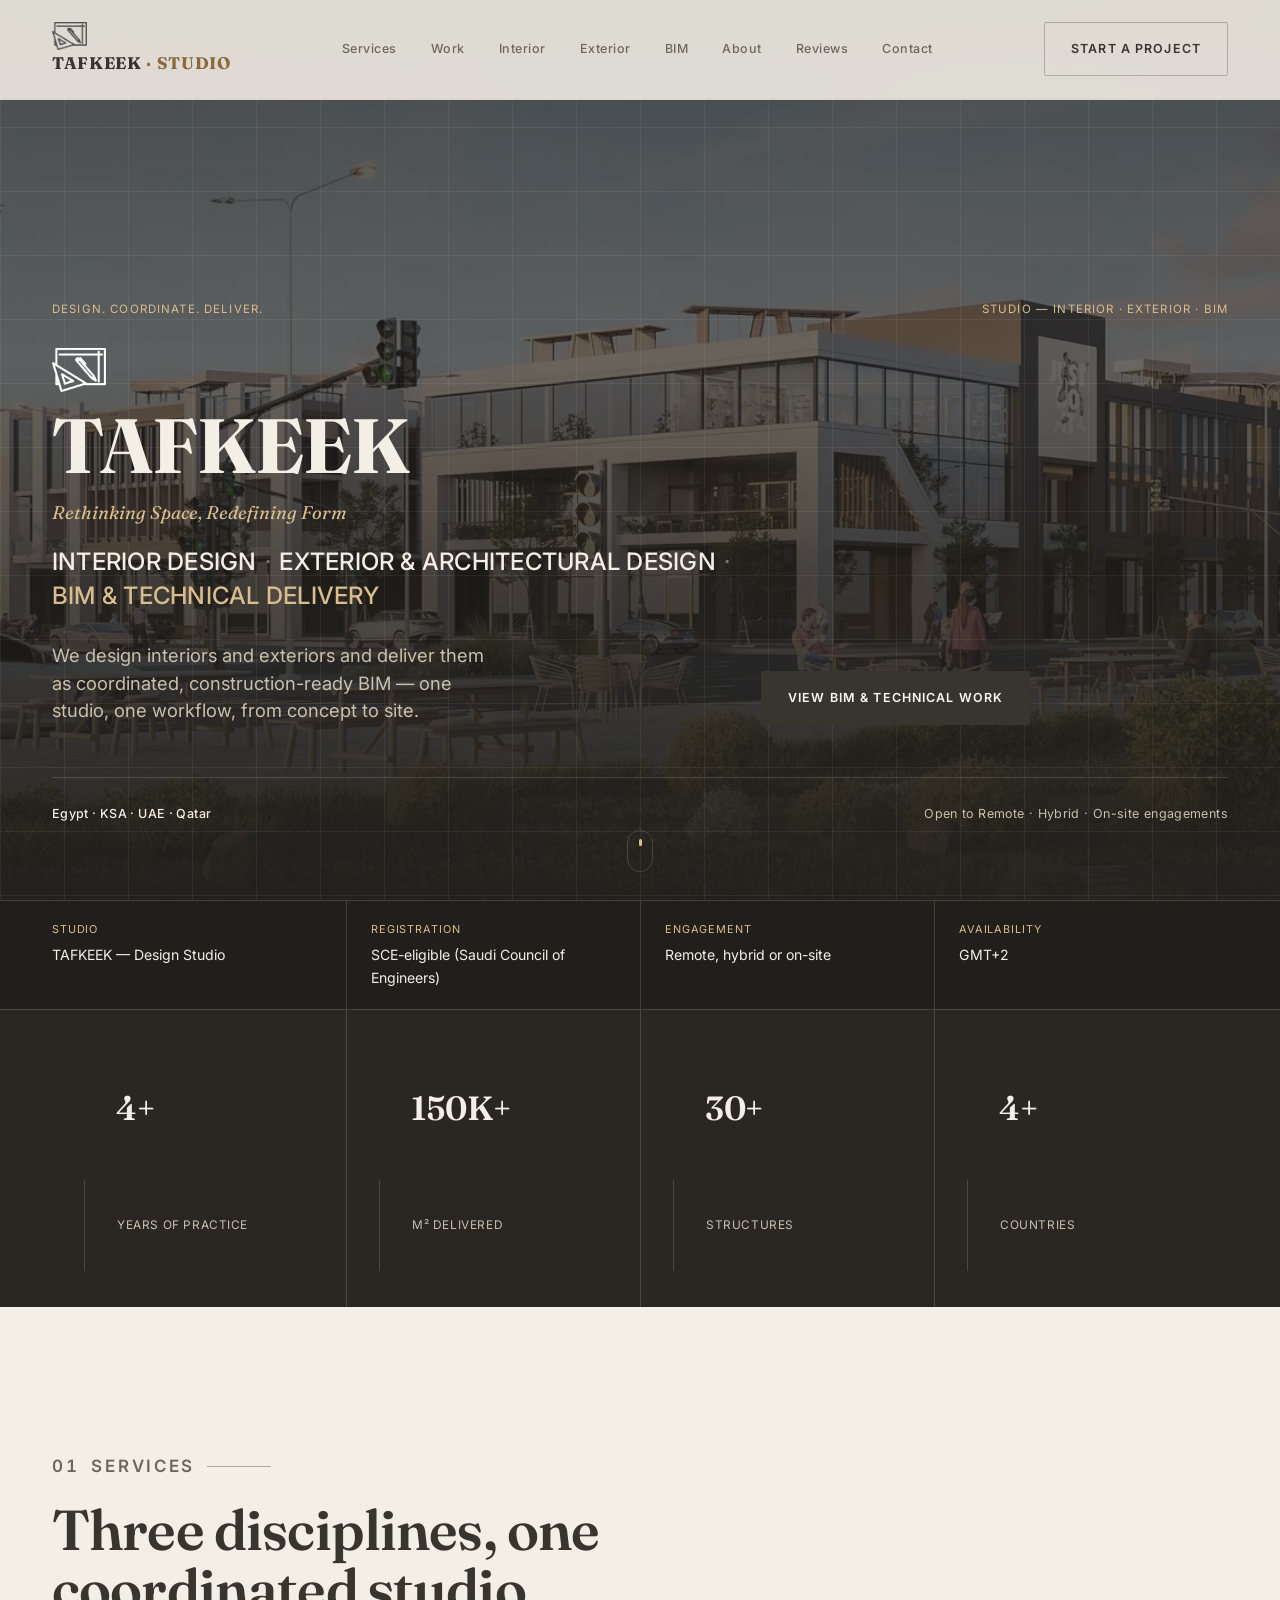
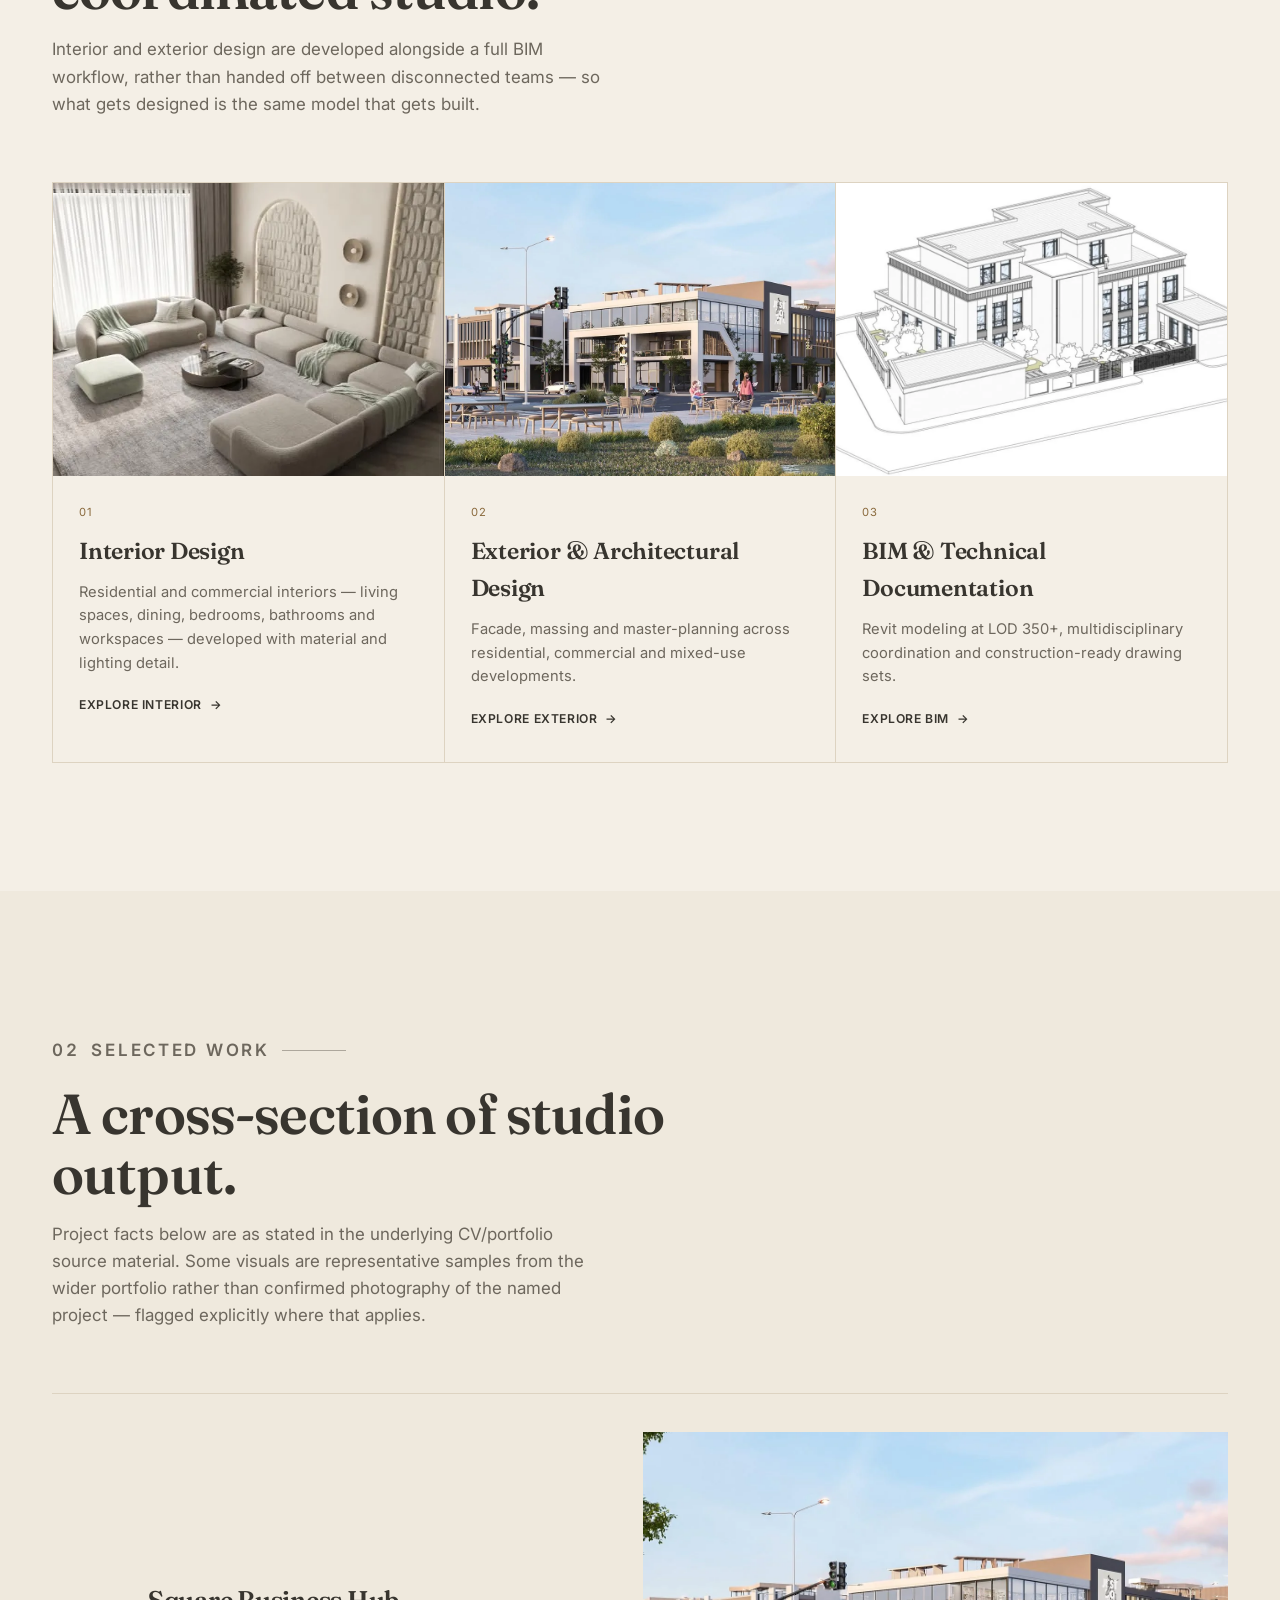
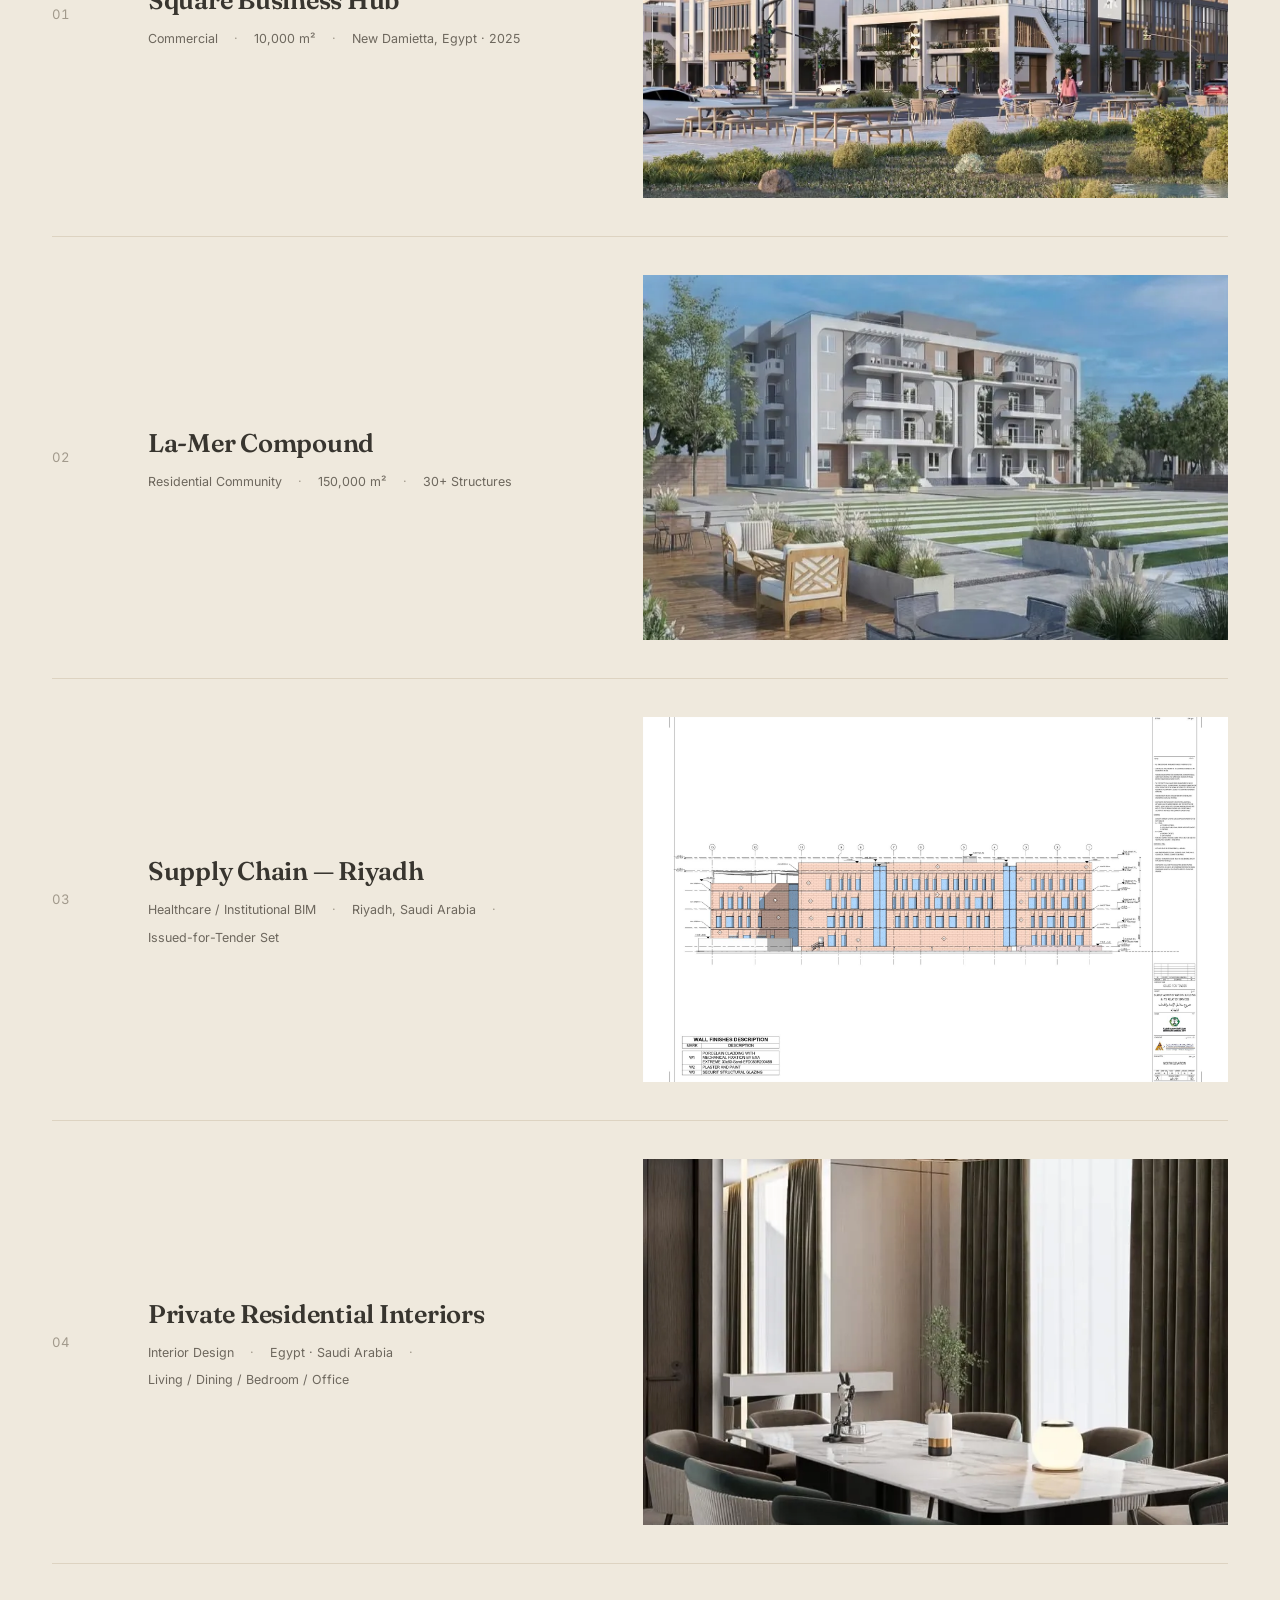
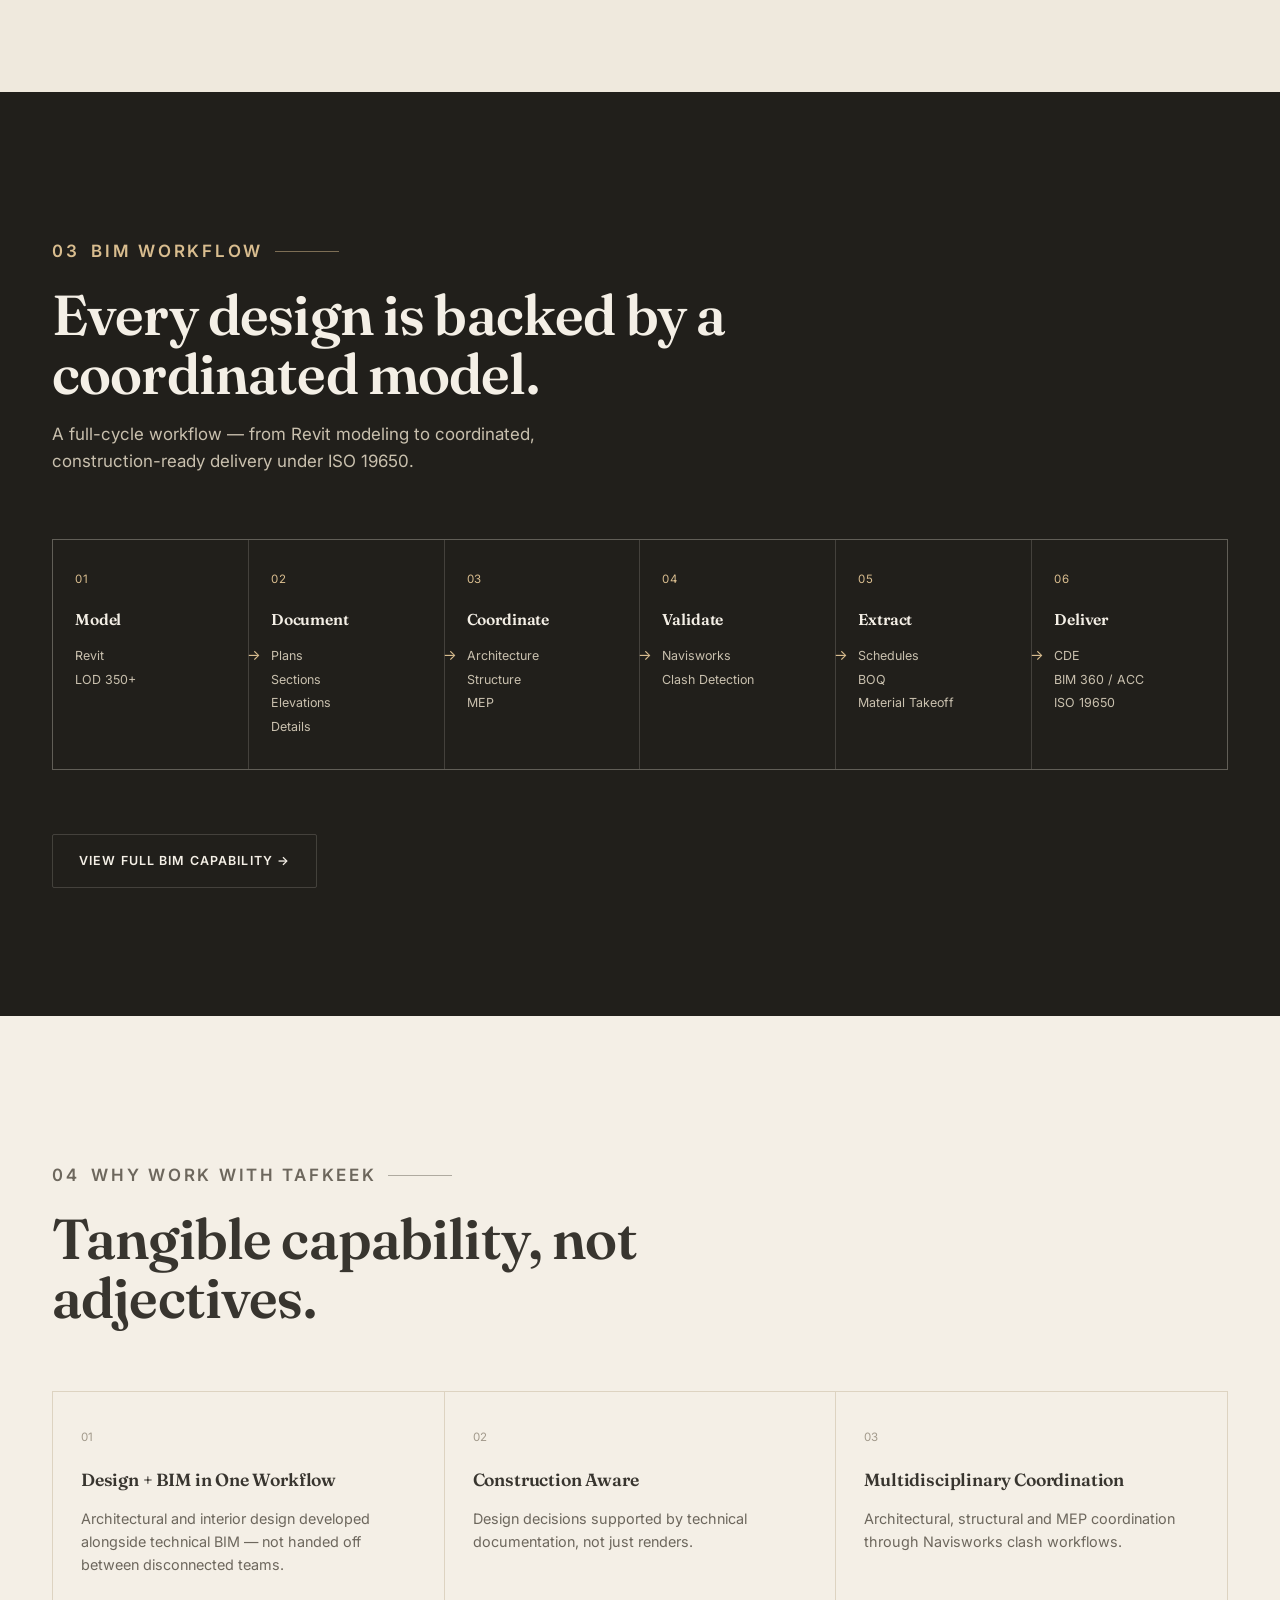
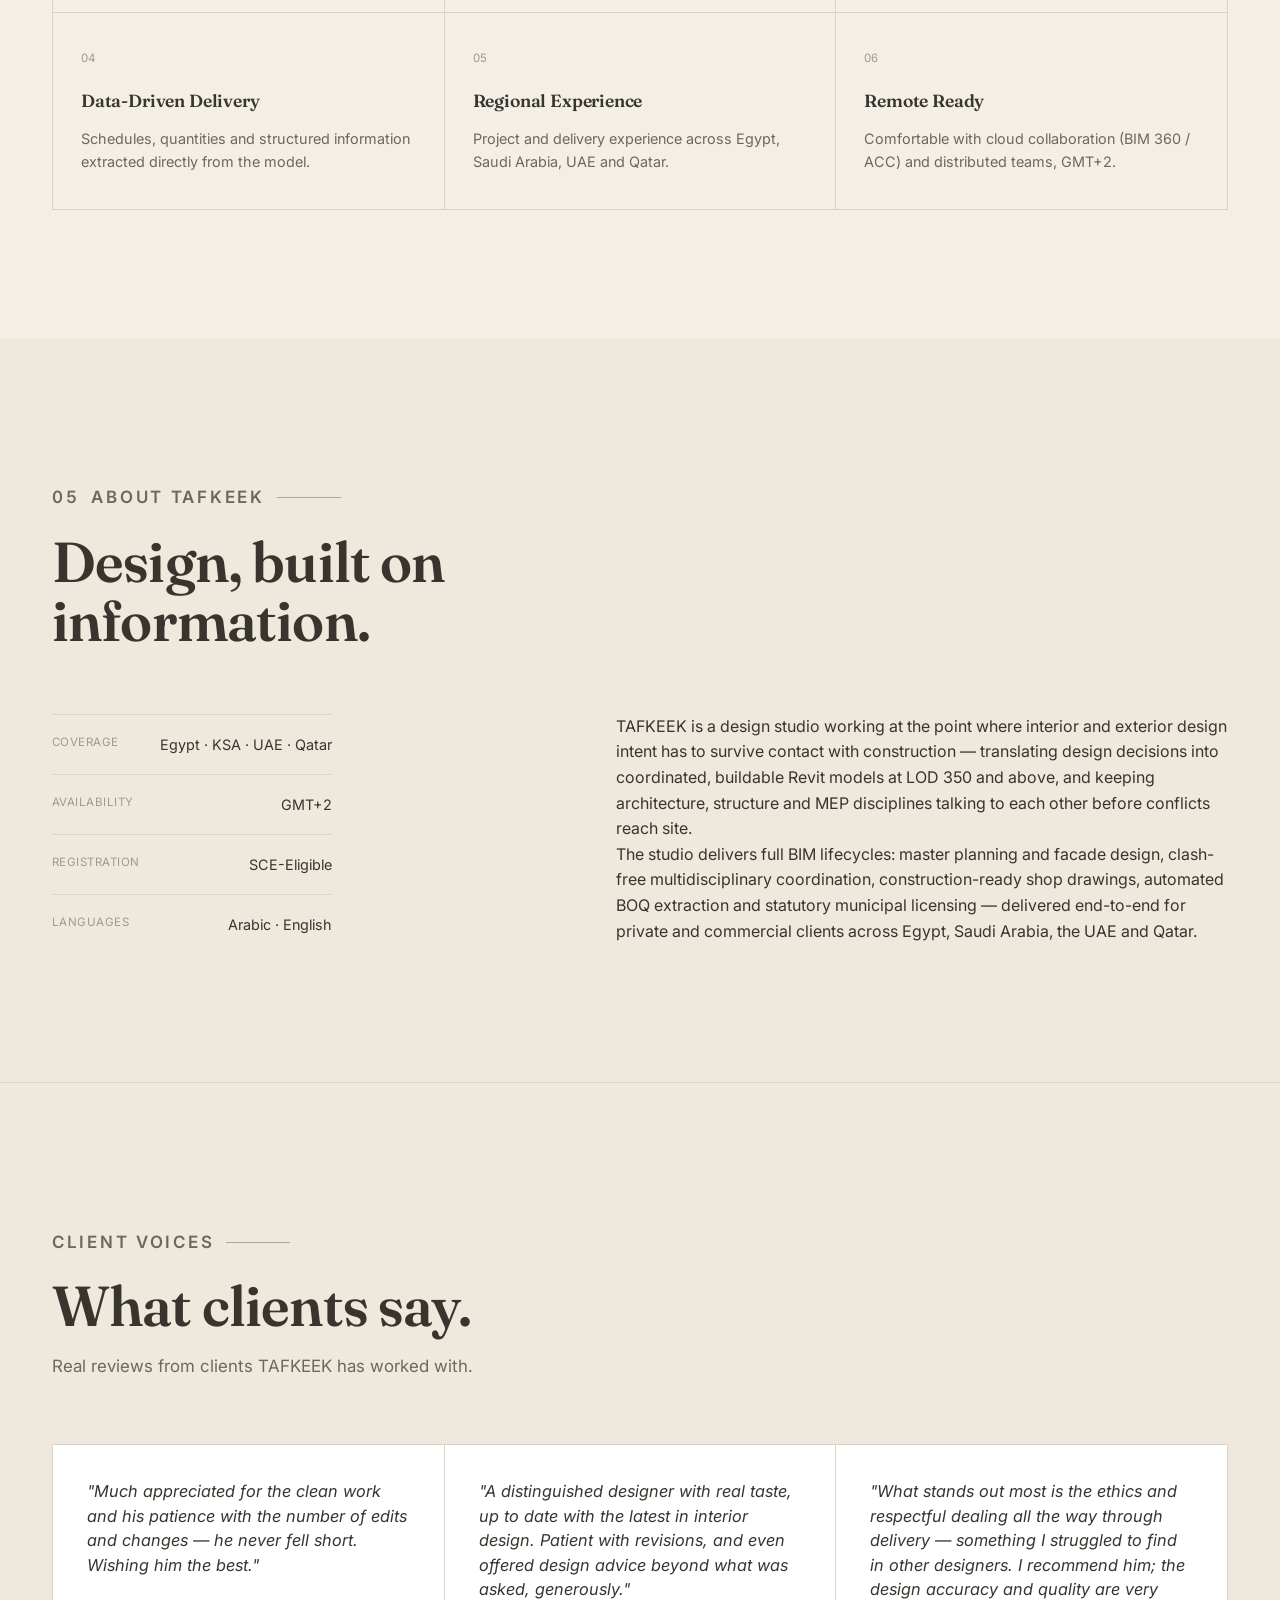
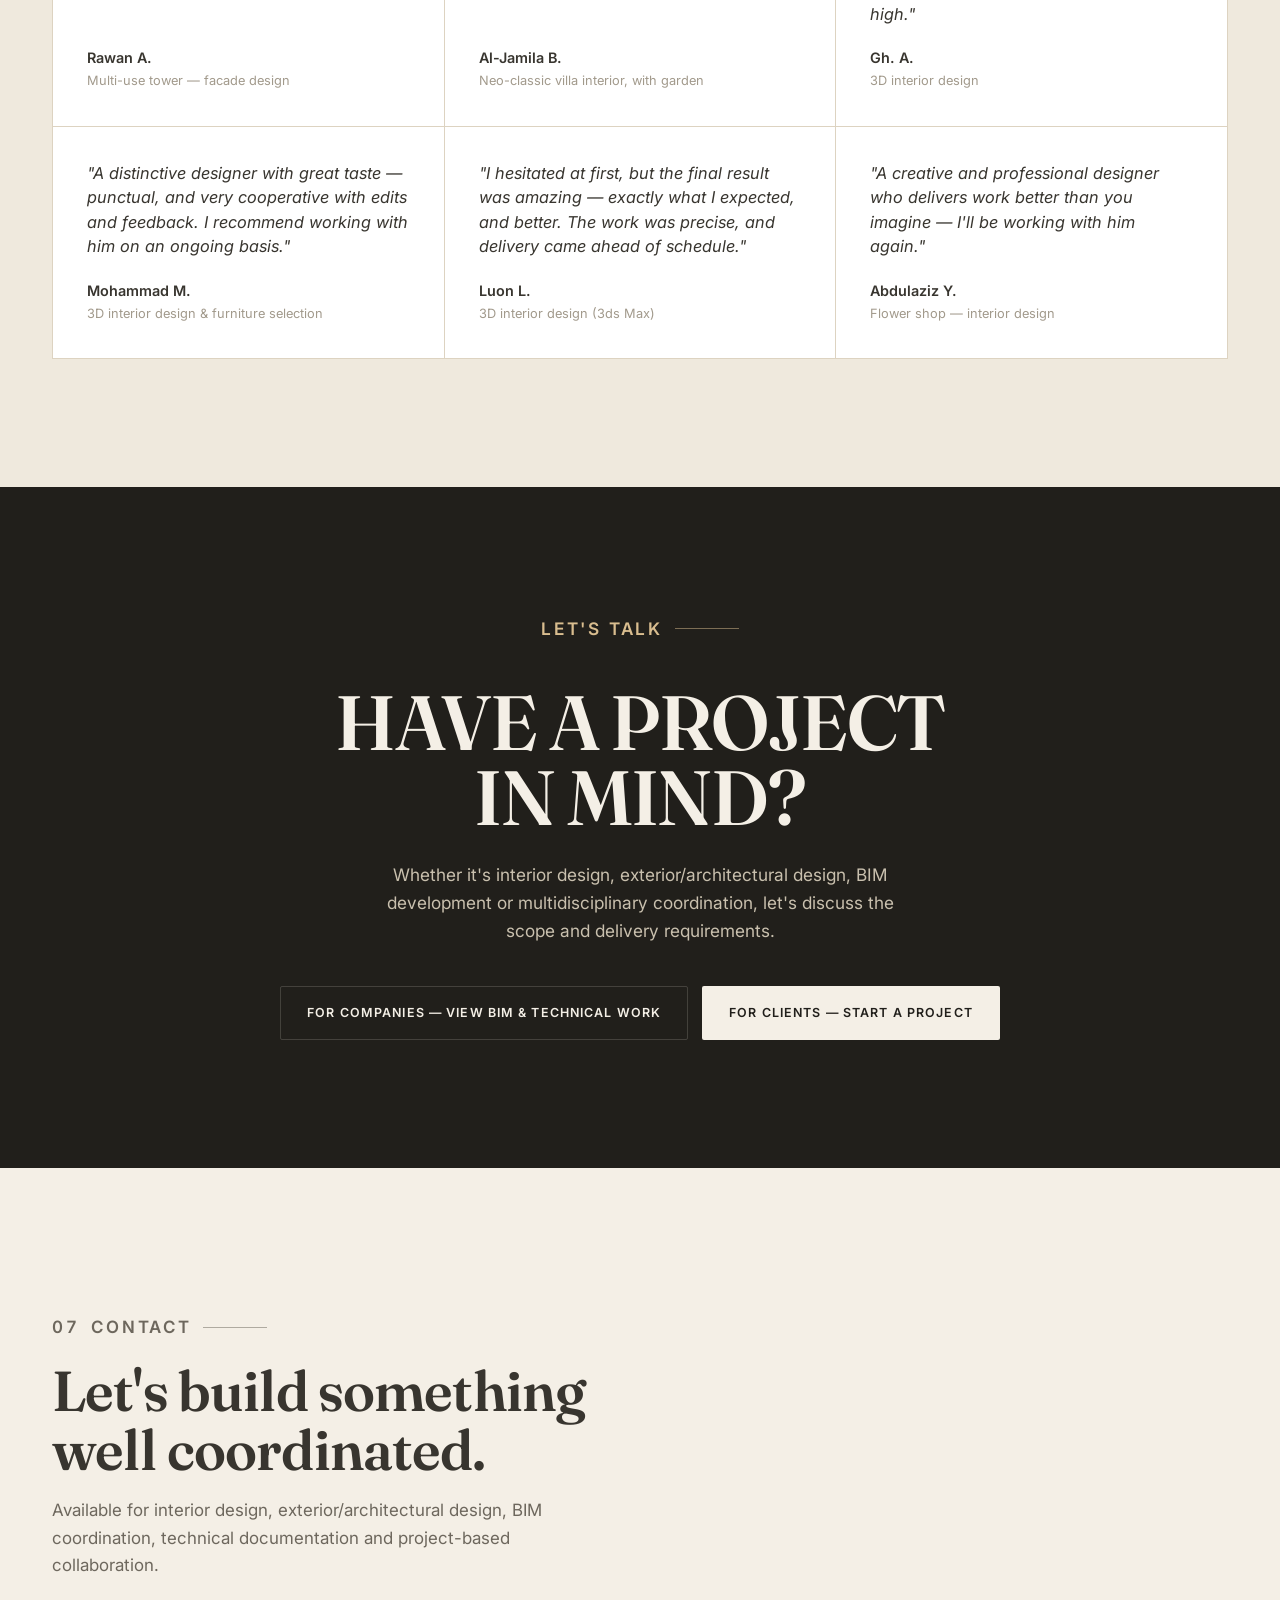
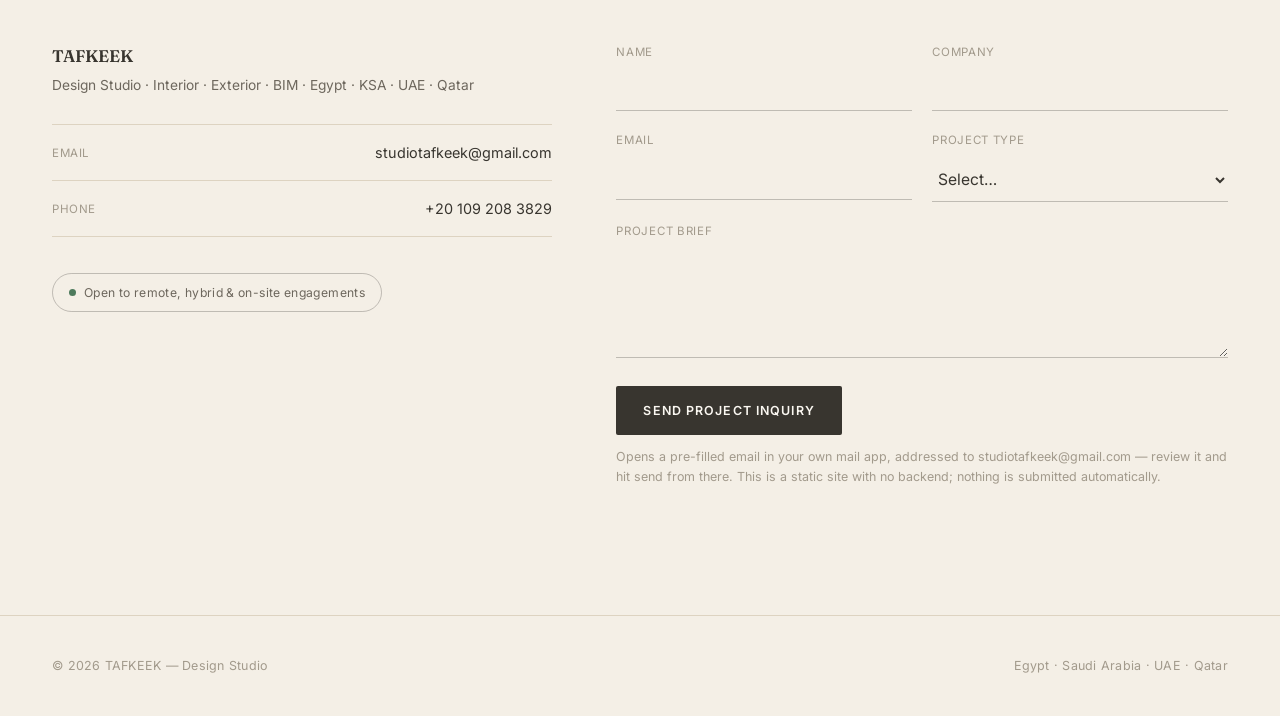
==== commit df717834: "Fix mobile/tablet layout bugs (hero logo, stats, about, testimonials) Four real responsive bugs foun" ====
--- a/index.html
+++ b/index.html
@@ -70,8 +70,8 @@
         <span>Design. Coordinate. Deliver.</span>
         <span>Studio — Interior · Exterior · BIM</span>
       </div>
-      <img src="img/tafkeek-logo-full.webp" alt="TAFKEEK" style="height:64px;width:auto;margin-bottom:10px;">
-      <p class="hero-name" style="display:none;">TAFKEEK</p>
+      <img src="img/tafkeek-icon.webp" alt="" class="hero-mark">
+      <p class="hero-name">TAFKEEK</p>
       <p class="hero-slogan" style="font-family:var(--font-display);font-style:italic;font-size:1.15rem;color:var(--bronze-soft);margin:0 0 18px;">Rethinking Space, Redefining Form</p>
       <h1 class="hero-headline-sm">INTERIOR DESIGN <span class="dim">·</span> EXTERIOR &amp; ARCHITECTURAL DESIGN <span class="dim">·</span> <span class="accent">BIM &amp; TECHNICAL DELIVERY</span></h1>
       <div class="hero-sub">
@@ -242,8 +242,8 @@
         <p class="eyebrow"><span class="idx">05</span> About TAFKEEK</p>
         <h2 class="display-lg">Design, built on information.</h2>
       </div>
-      <div class="about-grid reveal" style="display:grid; grid-template-columns:0.9fr 1.1fr; gap:64px; align-items:start;">
-        <div class="reveal-left" style="max-width:280px;">
+      <div class="about-grid reveal">
+        <div class="reveal-left about-facts-col">
           <div class="about-facts" style="display:flex; flex-direction:column; border-top:1px solid var(--line);">
             <div class="about-fact" style="display:flex;justify-content:space-between;gap:20px;padding:18px 0;border-bottom:1px solid var(--line);font-size:0.9rem;"><span class="k" style="color:var(--text-faint);letter-spacing:.04em;text-transform:uppercase;font-size:.72rem;">Coverage</span><span class="v">Egypt · KSA · UAE · Qatar</span></div>
             <div class="about-fact" style="display:flex;justify-content:space-between;gap:20px;padding:18px 0;border-bottom:1px solid var(--line);font-size:0.9rem;"><span class="k" style="color:var(--text-faint);letter-spacing:.04em;text-transform:uppercase;font-size:.72rem;">Availability</span><span class="v">GMT+2</span></div>
@@ -267,7 +267,7 @@
         <h2 class="display-lg">What clients say.</h2>
         <p>Real reviews from clients TAFKEEK has worked with.</p>
       </div>
-      <div class="testimonial-grid reveal" style="display:grid; grid-template-columns:repeat(3,1fr); gap:1px; background:var(--line); border:1px solid var(--line);">
+      <div class="testimonial-grid reveal">
         <div class="testimonial-card" style="background:var(--bg-alt,#fff); padding:34px; display:flex; flex-direction:column; justify-content:space-between; min-height:220px;">
           <p style="font-style:italic; font-size:1.02rem; line-height:1.5;">"Much appreciated for the clean work and his patience with the number of edits and changes — he never fell short. Wishing him the best."</p>
           <div style="margin-top:20px;"><span style="display:block; font-weight:600; font-size:0.9rem;">Rawan A.</span><span style="display:block; font-size:0.8rem; color:var(--text-faint); margin-top:2px;">Multi-use tower — facade design</span></div>
--- a/styles.css
+++ b/styles.css
@@ -147,7 +147,18 @@
   background-size:64px 64px;
 }
 .hero-inner{ position:relative; z-index:3; width:100%; padding-bottom:76px; }
+.hero-inner > *{ animation:heroFadeUp 1s cubic-bezier(.16,.84,.44,1) both; }
+.hero-inner > *:nth-child(1){ animation-delay:.05s; }
+.hero-inner > *:nth-child(2){ animation-delay:.18s; }
+.hero-inner > *:nth-child(3){ animation-delay:.28s; }
+.hero-inner > *:nth-child(4){ animation-delay:.28s; }
+.hero-inner > *:nth-child(5){ animation-delay:.38s; }
+.hero-inner > *:nth-child(6){ animation-delay:.5s; }
+.hero-inner > *:nth-child(7){ animation-delay:.62s; }
+@keyframes heroFadeUp{ from{ opacity:0; transform:translateY(26px); } to{ opacity:1; transform:translateY(0); } }
+@media (prefers-reduced-motion: reduce){ .hero-inner > *{ animation:none; } }
 .hero-top-line{ display:flex; justify-content:space-between; align-items:baseline; margin-bottom:30px; font-size:0.72rem; letter-spacing:0.1em; text-transform:uppercase; color:var(--bronze-soft); }
+.hero-mark{ height:44px; width:auto; margin-bottom:16px; filter:brightness(0) invert(1); opacity:0.92; }
 .hero-name{ font-family:var(--font-display); font-size:clamp(2.4rem, 6vw, 5rem); line-height:0.98; letter-spacing:-0.01em; font-weight:700; color:var(--on-dark); margin-bottom:14px; }
 .hero-headline-sm{ font-size:clamp(1.05rem, 2.2vw, 1.5rem); line-height:1.4; letter-spacing:0.01em; font-weight:500; color:var(--on-dark-dim); text-transform:uppercase; max-width:48ch; font-family:var(--font); }
 .hero-headline-sm .dim{ color:var(--on-dark-dim); opacity:0.5; margin:0 2px; }
@@ -165,11 +176,17 @@
 
 /* Stats strip */
 .stats-strip{ background:var(--charcoal-2); color:var(--on-dark); border-top:1px solid var(--on-dark-line); }
-.stats-row{ display:grid; grid-template-columns:repeat(4,1fr); }
-.stats-row div{ padding:36px 32px; border-left:1px solid var(--on-dark-line); }
+.stats-row{ display:grid; grid-template-columns:repeat(4, minmax(0,1fr)); }
+.stats-row div{ padding:36px 32px; border-left:1px solid var(--on-dark-line); min-width:0; }
 .stats-row div:first-child{ border-left:none; }
 .stat-num{ font-family:var(--font-display); font-size:2.1rem; font-weight:600; letter-spacing:-0.01em; font-variant-numeric:tabular-nums; }
 .stat-lbl{ font-size:0.74rem; letter-spacing:0.05em; text-transform:uppercase; color:var(--on-dark-dim); margin-top:8px; }
+@media (max-width:640px){
+  .stats-row{ grid-template-columns:repeat(2, minmax(0,1fr)); }
+  .stats-row div{ padding:24px 20px; border-left:1px solid var(--on-dark-line); border-top:none; }
+  .stats-row div:nth-child(odd){ border-left:none; }
+  .stats-row div:nth-child(n+3){ border-top:1px solid var(--on-dark-line); }
+}
 
 /* Services / pillars grid */
 .services-grid{ display:grid; grid-template-columns:repeat(3,1fr); gap:1px; background:var(--line); border:1px solid var(--line); }
@@ -301,9 +318,34 @@
 @media (max-width:860px){ .clash-flow{ grid-template-columns:repeat(3,1fr); } .clash-step:nth-child(3)::after{ display:none; } }
 @media (max-width:560px){ .clash-flow{ grid-template-columns:1fr 1fr; } .clash-step:not(:last-child)::after{ display:none; } }
 .clash-compare{ margin-bottom:40px; border:1px solid var(--line-strong); background:#fff; }
-.clash-compare figure{ position:relative; }
-.clash-compare img{ width:100%; display:block; }
+.clash-compare figure{ position:relative; overflow:hidden; }
+.clash-compare img{
+  width:100%; display:block;
+  clip-path:inset(0 100% 0 0);
+  transition:clip-path 1.5s cubic-bezier(.16,.84,.44,1) .2s;
+}
+.clash-compare.in-view img{ clip-path:inset(0 0 0 0); }
 .clash-compare figcaption{ padding:14px 20px; font-size:0.78rem; letter-spacing:0.04em; text-transform:uppercase; color:var(--text-dim); border-top:1px solid var(--line); background:var(--cream); }
+.clash-tag{
+  position:absolute; top:16px; z-index:2;
+  font-size:0.68rem; font-weight:600; letter-spacing:0.1em; text-transform:uppercase;
+  color:var(--on-dark); background:rgba(33,31,27,0.72); padding:6px 12px; border-radius:999px;
+  opacity:0; transition:opacity .5s ease 1.2s;
+}
+.clash-tag-before{ left:16px; }
+.clash-tag-after{ right:16px; }
+.clash-compare.in-view .clash-tag{ opacity:1; }
+.clash-divider{
+  position:absolute; top:0; bottom:0; left:50%; width:1px; z-index:2;
+  background:rgba(255,255,255,0.55); transform:scaleY(0); transform-origin:top;
+  transition:transform 1.1s cubic-bezier(.16,.84,.44,1) .2s;
+}
+.clash-compare.in-view .clash-divider{ transform:scaleY(1); }
+@media (prefers-reduced-motion: reduce){
+  .clash-compare img{ clip-path:inset(0 0 0 0); transition:none; }
+  .clash-tag{ opacity:1; transition:none; }
+  .clash-divider{ transform:scaleY(1); transition:none; }
+}
 .clash-stats{ display:grid; grid-template-columns:repeat(3,1fr); gap:1px; background:var(--line); border:1px solid var(--line); }
 .clash-stats div{ background:var(--cream); padding:30px; text-align:center; }
 .clash-stats .num{ font-family:var(--font-display); font-size:2.2rem; font-weight:600; color:var(--gold-deep); }
@@ -318,6 +360,19 @@
 .why-card p{ font-size:0.9rem; color:var(--text-dim); }
 @media (max-width:860px){ .why-grid{ grid-template-columns:1fr 1fr; } }
 @media (max-width:560px){ .why-grid{ grid-template-columns:1fr; } }
+
+/* Testimonials */
+.testimonial-grid{ display:grid; grid-template-columns:repeat(3, minmax(0,1fr)); gap:1px; background:var(--line); border:1px solid var(--line); }
+@media (max-width:860px){ .testimonial-grid{ grid-template-columns:repeat(2, minmax(0,1fr)); } }
+@media (max-width:560px){ .testimonial-grid{ grid-template-columns:1fr; } }
+
+/* About */
+.about-grid{ display:grid; grid-template-columns:0.9fr 1.1fr; gap:64px; align-items:start; }
+.about-facts-col{ max-width:280px; }
+@media (max-width:860px){
+  .about-grid{ grid-template-columns:1fr; gap:32px; }
+  .about-facts-col{ max-width:none; }
+}
 
 /* CTA */
 .cta-block{ text-align:center; }
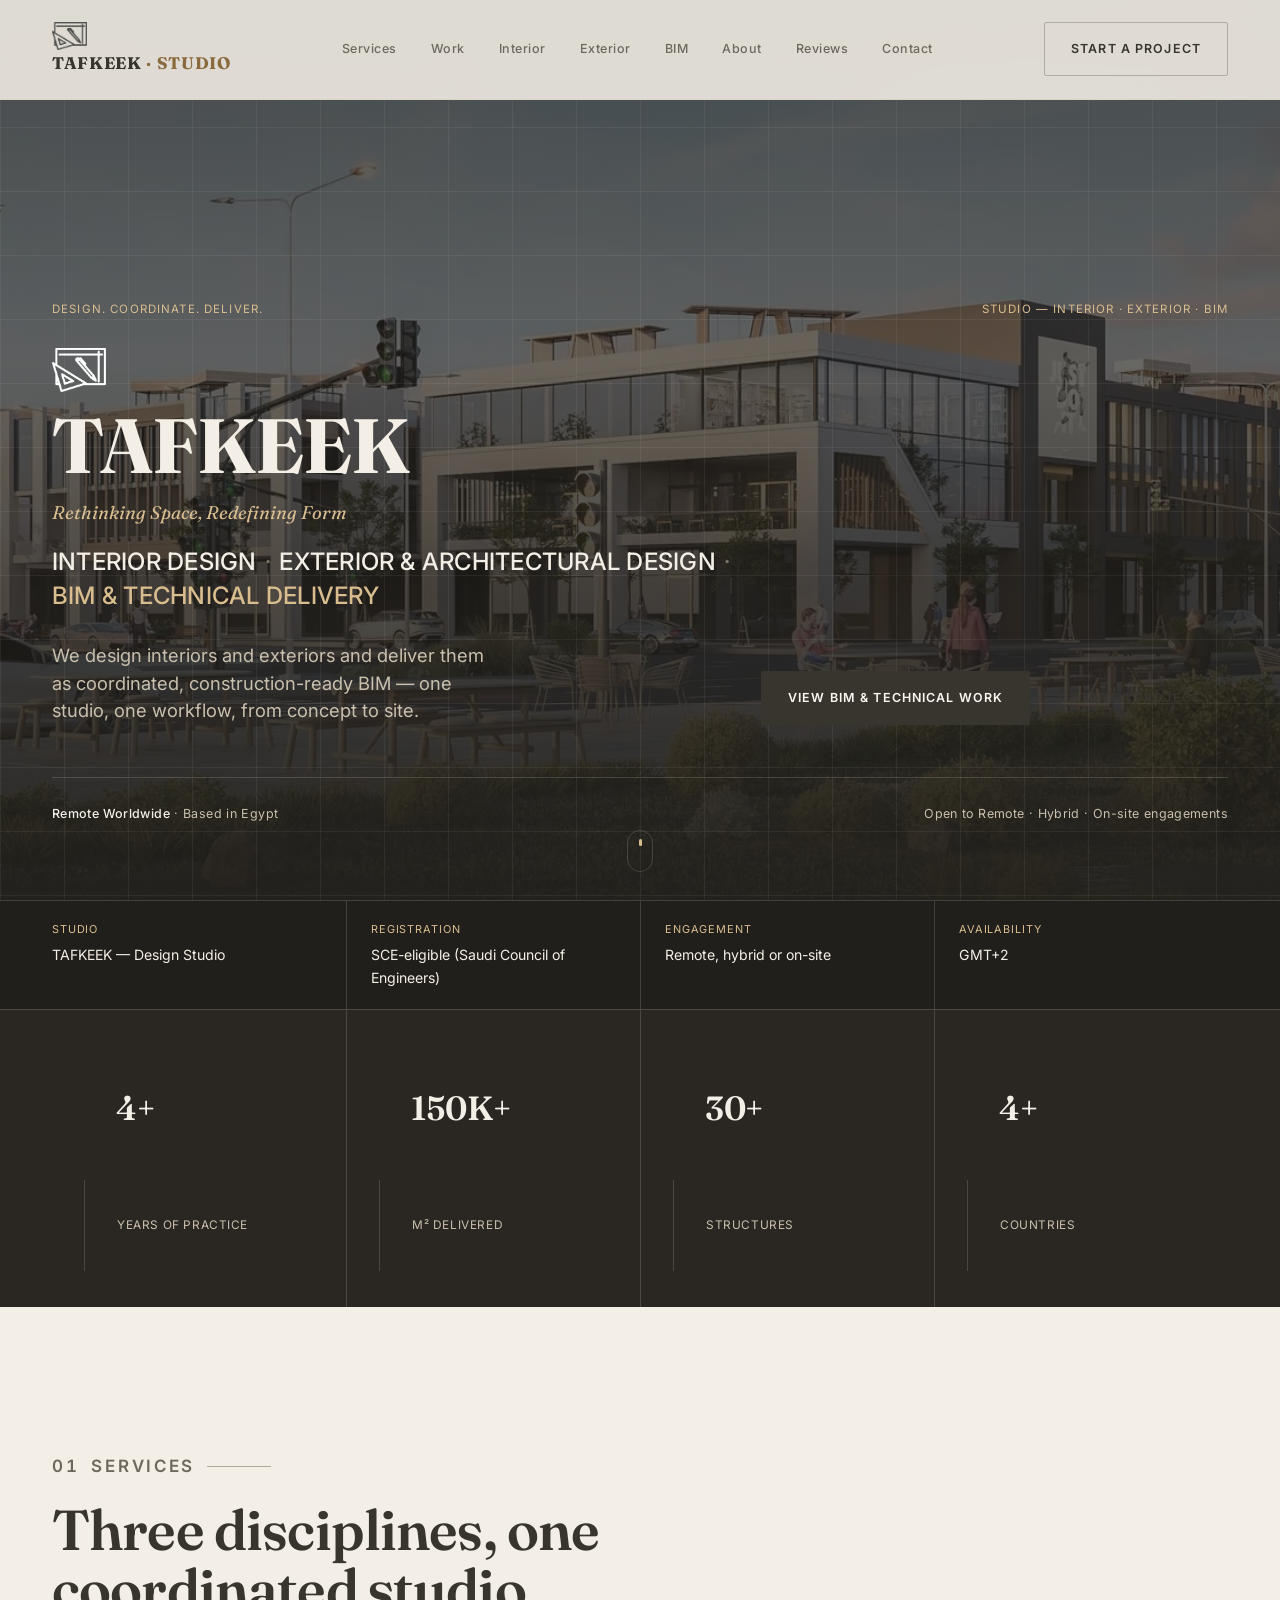
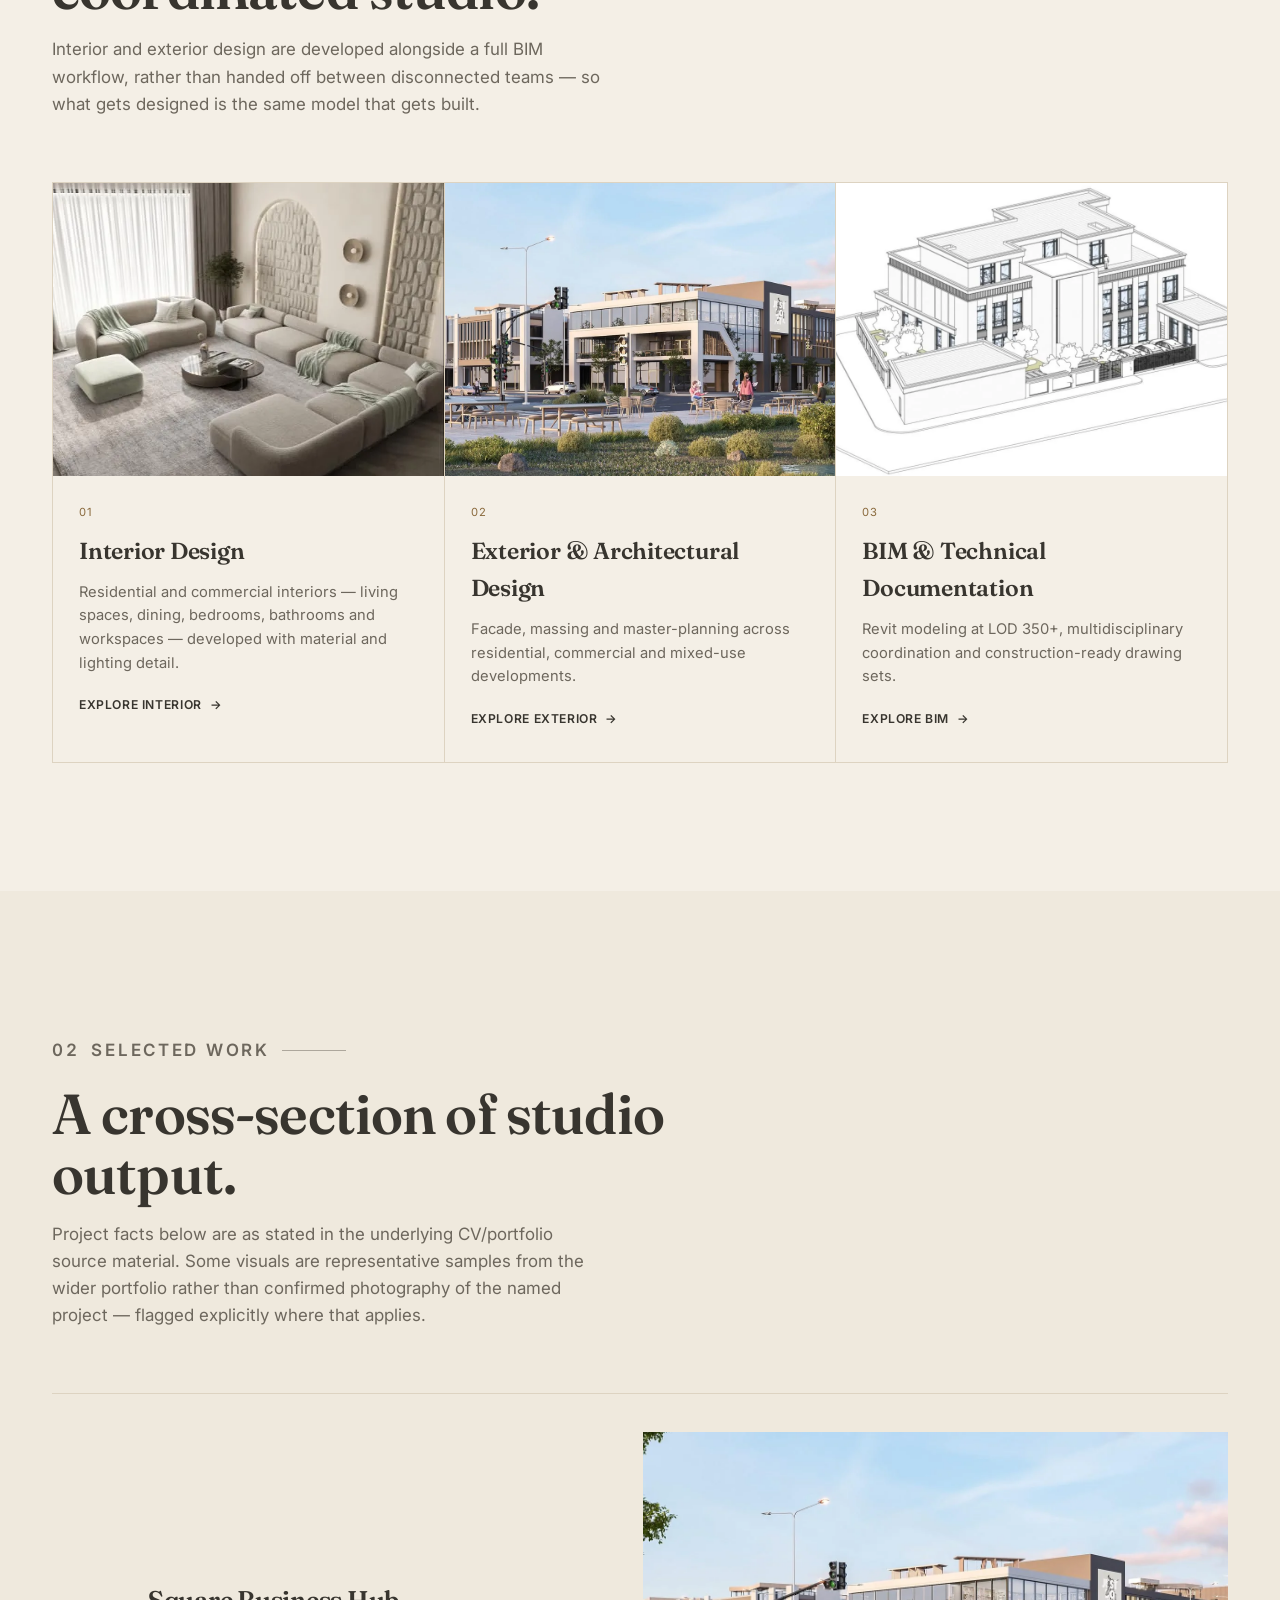
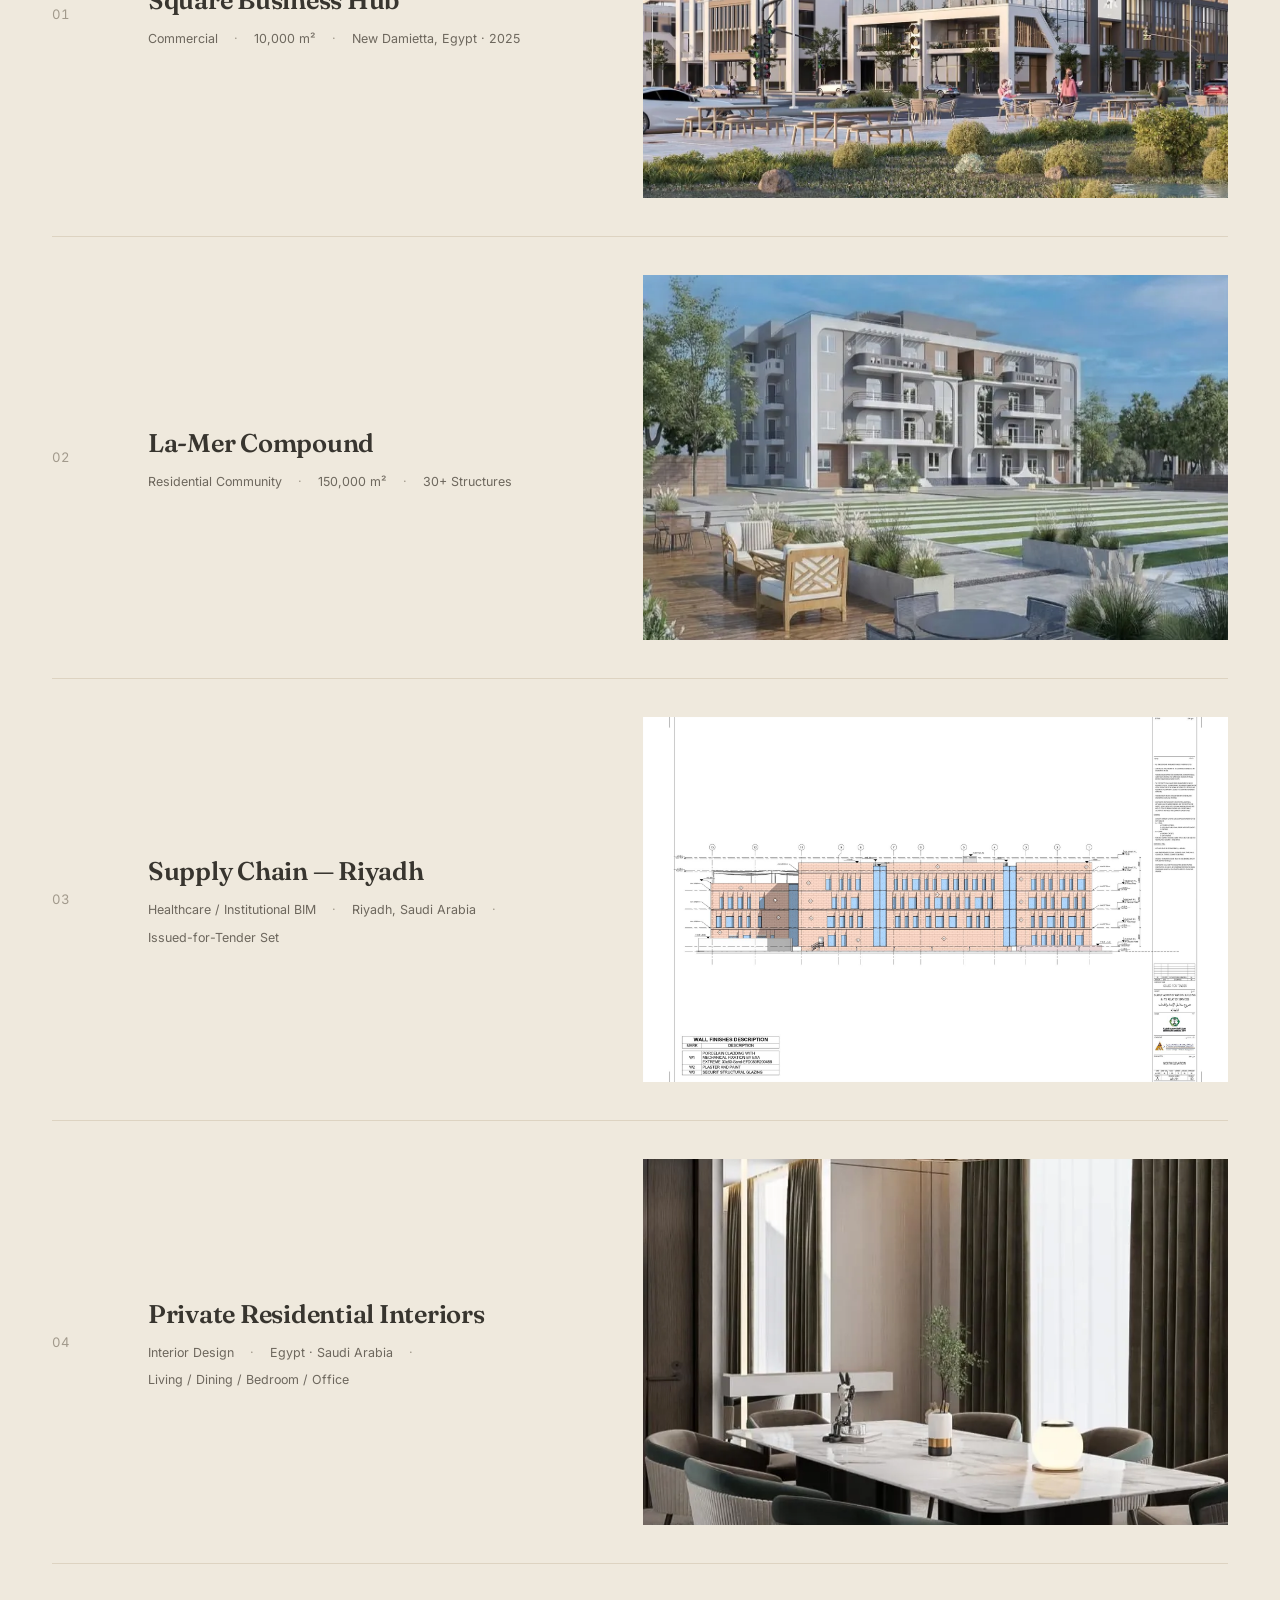
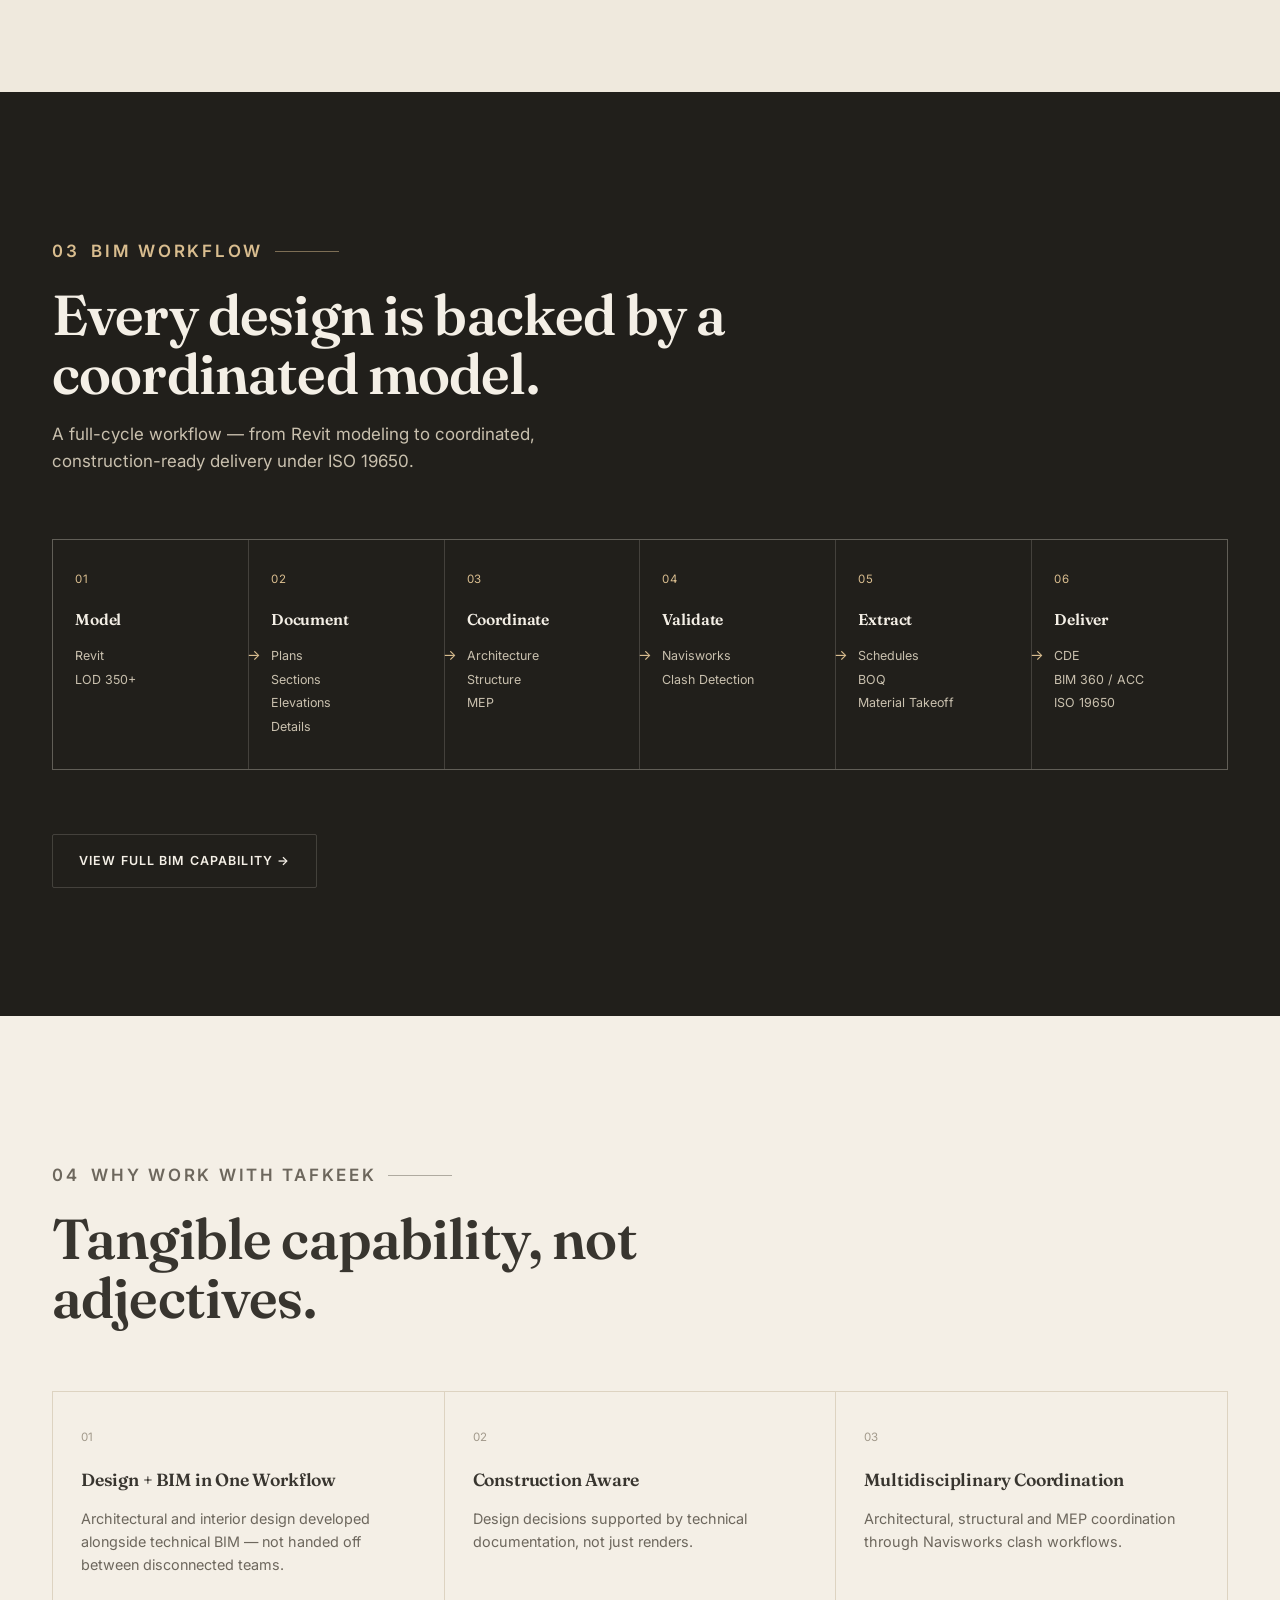
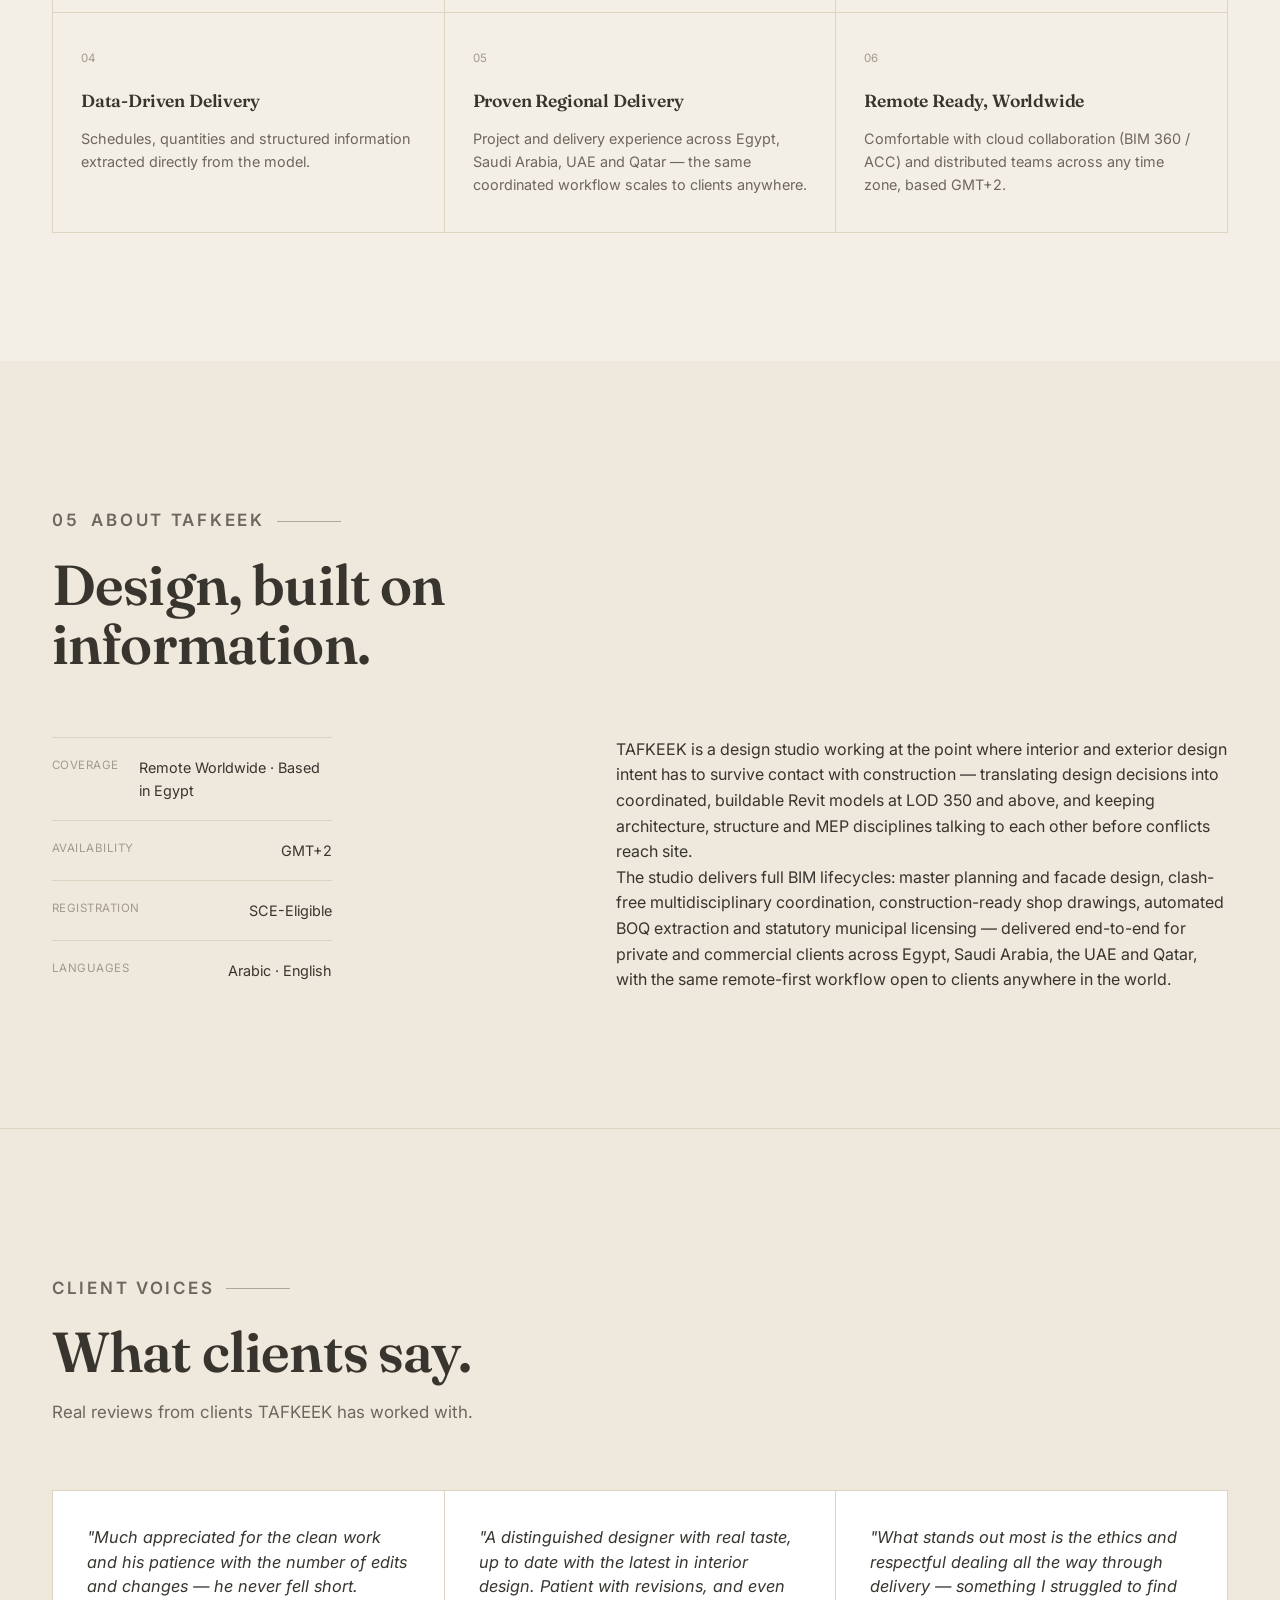
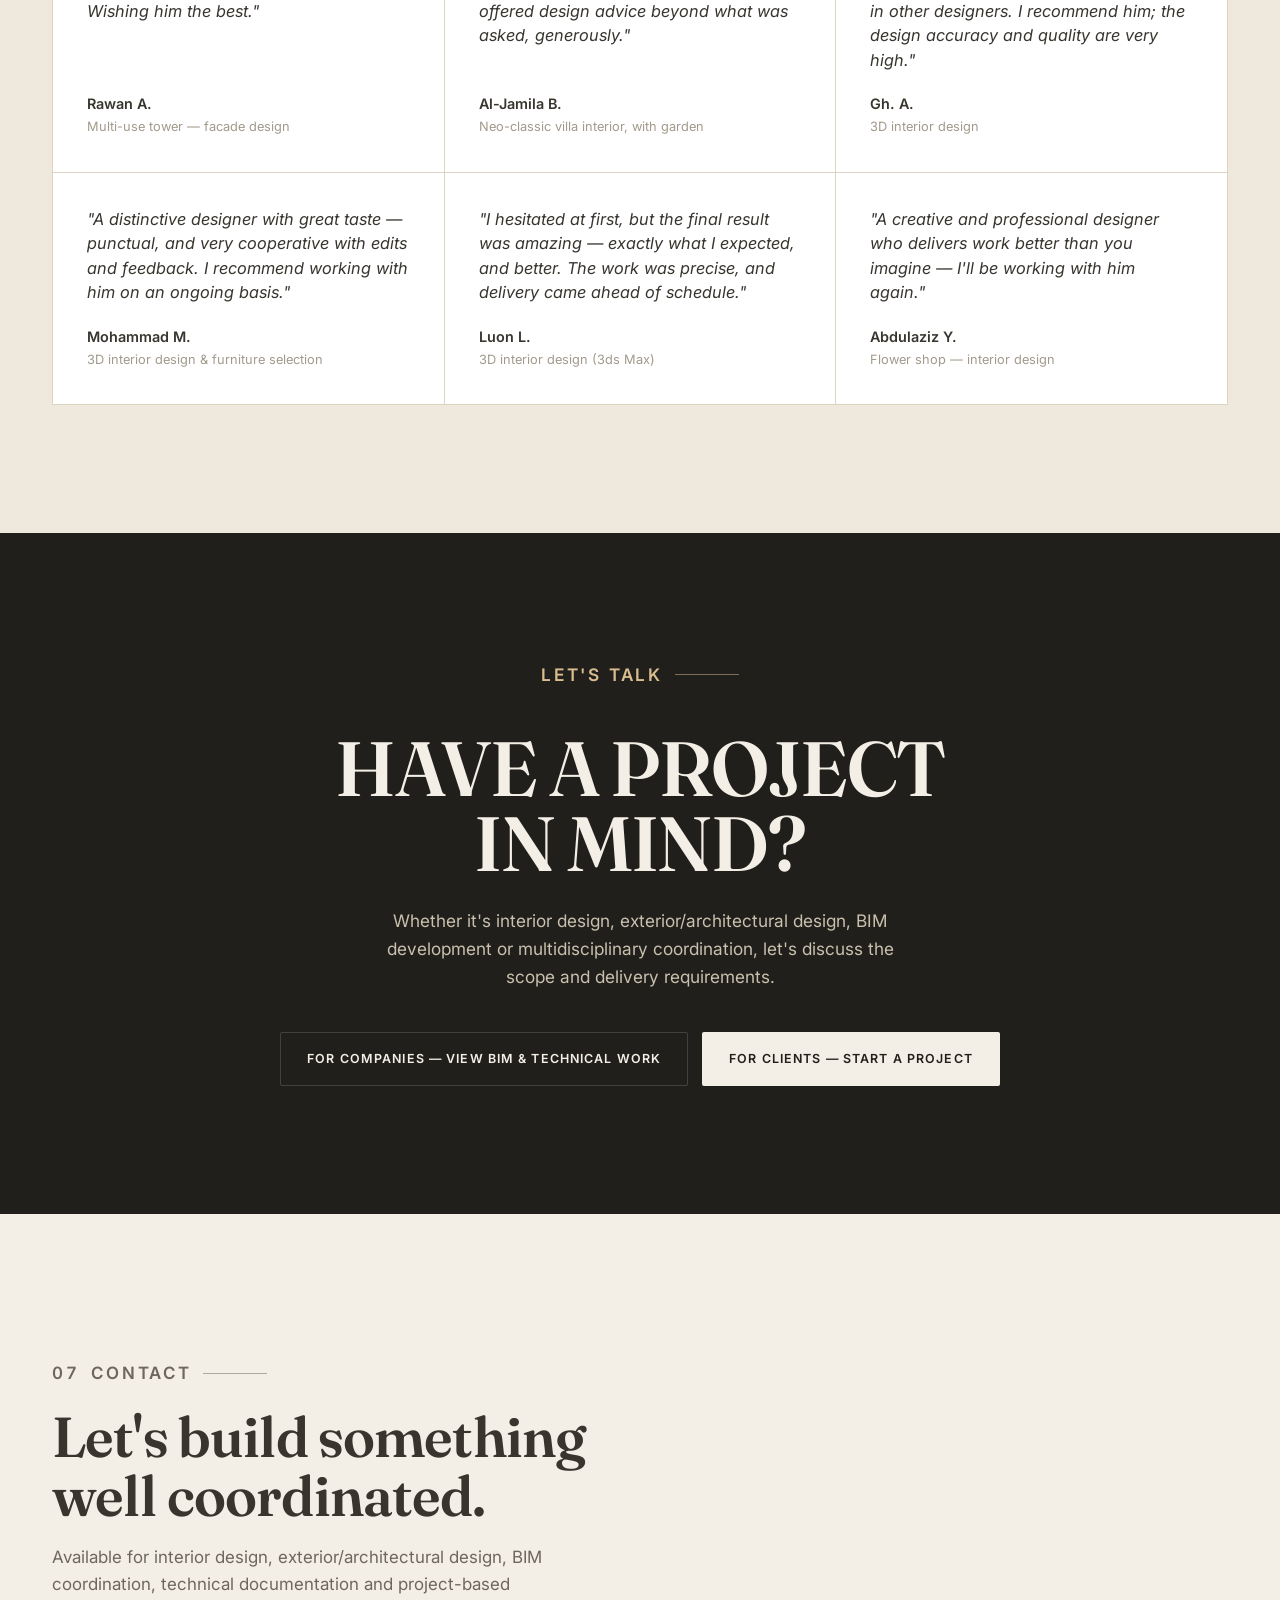
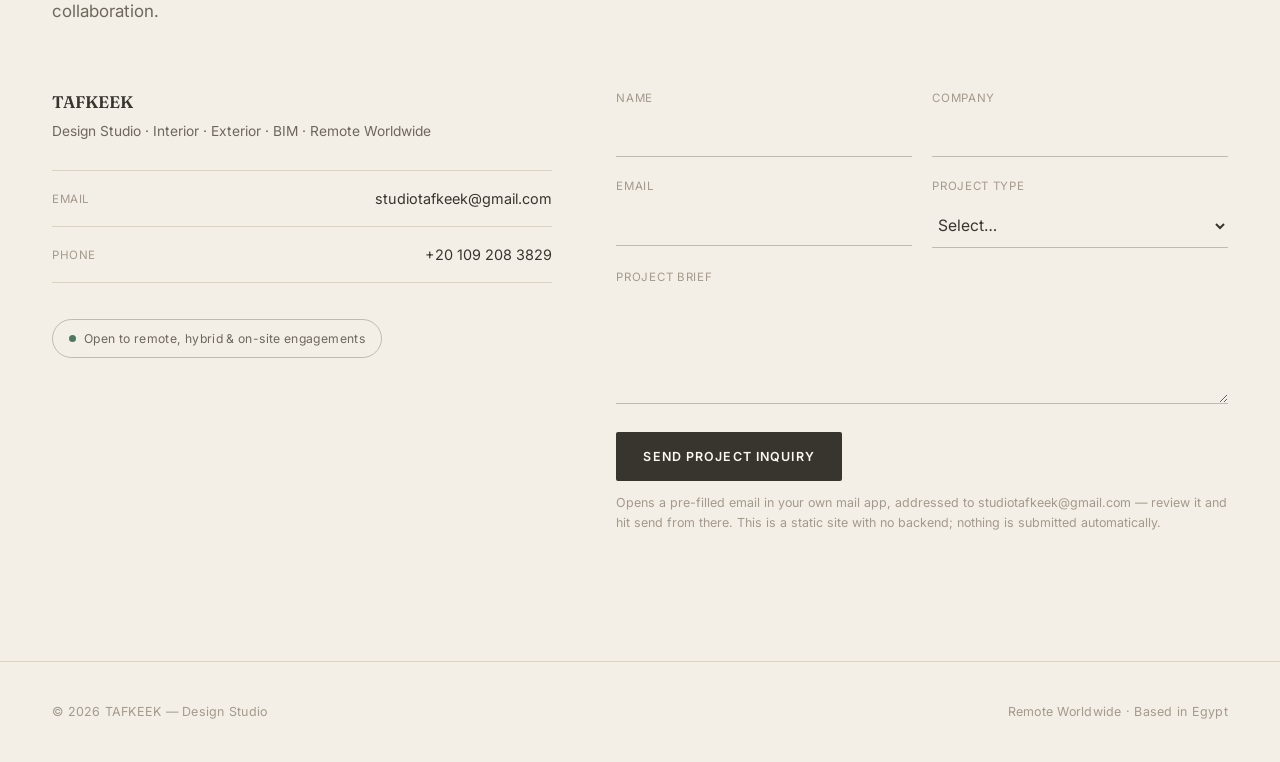
==== commit 86b41deb: "Reposition coverage as Remote Worldwide, not regional-only Client direction: TAFKEEK's work is not t" ====
--- a/index.html
+++ b/index.html
@@ -5,7 +5,7 @@
 <meta name="viewport" content="width=device-width, initial-scale=1.0">
 <title>TAFKEEK | Design Studio — Interior, Exterior &amp; BIM</title>
 <meta name="description" content="TAFKEEK is a design studio delivering interior design, exterior/architectural design and BIM &amp; technical documentation, built on coordinated, construction-ready Revit BIM.">
-<meta name="keywords" content="TAFKEEK, design studio, interior design, exterior design, architectural design, BIM studio, Revit, BIM coordination, technical documentation, facade design, Egypt, Saudi Arabia, UAE, Qatar">
+<meta name="keywords" content="TAFKEEK, design studio, interior design, exterior design, architectural design, BIM studio, Revit, BIM coordination, technical documentation, facade design, remote design studio, worldwide, Egypt, Saudi Arabia, UAE, Qatar">
 <meta name="theme-color" content="#211f1b">
 <meta property="og:type" content="website">
 <meta property="og:title" content="TAFKEEK | Design Studio — Interior, Exterior & BIM">
@@ -31,6 +31,7 @@
   "email": "mailto:studiotafkeek@gmail.com",
   "telephone": "+201092083829",
   "knowsAbout": ["Interior Design", "Architectural Design", "BIM Management", "Revit", "Navisworks", "Clash Detection", "Technical Documentation"],
+  "areaServed": "Worldwide",
   "url": ""
 }
 </script>
@@ -82,7 +83,7 @@
         </div>
       </div>
       <div class="hero-meta">
-        <span><strong>Egypt · KSA · UAE · Qatar</strong></span>
+        <span><strong>Remote Worldwide</strong> · Based in Egypt</span>
         <span>Open to Remote · Hybrid · On-site engagements</span>
       </div>
     </div>
@@ -229,8 +230,8 @@
         <div class="why-card"><div class="n">02</div><h4>Construction Aware</h4><p>Design decisions supported by technical documentation, not just renders.</p></div>
         <div class="why-card"><div class="n">03</div><h4>Multidisciplinary Coordination</h4><p>Architectural, structural and MEP coordination through Navisworks clash workflows.</p></div>
         <div class="why-card"><div class="n">04</div><h4>Data-Driven Delivery</h4><p>Schedules, quantities and structured information extracted directly from the model.</p></div>
-        <div class="why-card"><div class="n">05</div><h4>Regional Experience</h4><p>Project and delivery experience across Egypt, Saudi Arabia, UAE and Qatar.</p></div>
-        <div class="why-card"><div class="n">06</div><h4>Remote Ready</h4><p>Comfortable with cloud collaboration (BIM 360 / ACC) and distributed teams, GMT+2.</p></div>
+        <div class="why-card"><div class="n">05</div><h4>Proven Regional Delivery</h4><p>Project and delivery experience across Egypt, Saudi Arabia, UAE and Qatar — the same coordinated workflow scales to clients anywhere.</p></div>
+        <div class="why-card"><div class="n">06</div><h4>Remote Ready, Worldwide</h4><p>Comfortable with cloud collaboration (BIM 360 / ACC) and distributed teams across any time zone, based GMT+2.</p></div>
       </div>
     </div>
   </section>
@@ -245,7 +246,7 @@
       <div class="about-grid reveal">
         <div class="reveal-left about-facts-col">
           <div class="about-facts" style="display:flex; flex-direction:column; border-top:1px solid var(--line);">
-            <div class="about-fact" style="display:flex;justify-content:space-between;gap:20px;padding:18px 0;border-bottom:1px solid var(--line);font-size:0.9rem;"><span class="k" style="color:var(--text-faint);letter-spacing:.04em;text-transform:uppercase;font-size:.72rem;">Coverage</span><span class="v">Egypt · KSA · UAE · Qatar</span></div>
+            <div class="about-fact" style="display:flex;justify-content:space-between;gap:20px;padding:18px 0;border-bottom:1px solid var(--line);font-size:0.9rem;"><span class="k" style="color:var(--text-faint);letter-spacing:.04em;text-transform:uppercase;font-size:.72rem;">Coverage</span><span class="v">Remote Worldwide · Based in Egypt</span></div>
             <div class="about-fact" style="display:flex;justify-content:space-between;gap:20px;padding:18px 0;border-bottom:1px solid var(--line);font-size:0.9rem;"><span class="k" style="color:var(--text-faint);letter-spacing:.04em;text-transform:uppercase;font-size:.72rem;">Availability</span><span class="v">GMT+2</span></div>
             <div class="about-fact" style="display:flex;justify-content:space-between;gap:20px;padding:18px 0;border-bottom:1px solid var(--line);font-size:0.9rem;"><span class="k" style="color:var(--text-faint);letter-spacing:.04em;text-transform:uppercase;font-size:.72rem;">Registration</span><span class="v">SCE-Eligible</span></div>
             <div class="about-fact" style="display:flex;justify-content:space-between;gap:20px;padding:18px 0;font-size:0.9rem;"><span class="k" style="color:var(--text-faint);letter-spacing:.04em;text-transform:uppercase;font-size:.72rem;">Languages</span><span class="v">Arabic · English</span></div>
@@ -253,7 +254,7 @@
         </div>
         <div>
           <p>TAFKEEK is a design studio working at the point where interior and exterior design intent has to survive contact with construction — translating design decisions into coordinated, buildable Revit models at LOD 350 and above, and keeping architecture, structure and MEP disciplines talking to each other before conflicts reach site.</p>
-          <p>The studio delivers full BIM lifecycles: master planning and facade design, clash-free multidisciplinary coordination, construction-ready shop drawings, automated BOQ extraction and statutory municipal licensing — delivered end-to-end for private and commercial clients across Egypt, Saudi Arabia, the UAE and Qatar.</p>
+          <p>The studio delivers full BIM lifecycles: master planning and facade design, clash-free multidisciplinary coordination, construction-ready shop drawings, automated BOQ extraction and statutory municipal licensing — delivered end-to-end for private and commercial clients across Egypt, Saudi Arabia, the UAE and Qatar, with the same remote-first workflow open to clients anywhere in the world.</p>
         </div>
       </div>
     </div>
@@ -320,7 +321,7 @@
       <div class="contact-grid reveal">
         <div>
           <div class="contact-id">TAFKEEK</div>
-          <div class="contact-role">Design Studio · Interior · Exterior · BIM · Egypt · KSA · UAE · Qatar</div>
+          <div class="contact-role">Design Studio · Interior · Exterior · BIM · Remote Worldwide</div>
           <div class="contact-rows">
             <div class="row"><span class="k">Email</span><a href="mailto:studiotafkeek@gmail.com">studiotafkeek@gmail.com</a></div>
             <div class="row"><span class="k">Phone</span><a href="tel:+201092083829">+20 109 208 3829</a></div>
@@ -360,7 +361,7 @@
 <footer>
   <div class="wrap footer-inner">
     <p>&copy; <span id="year"></span> TAFKEEK — Design Studio</p>
-    <p>Egypt · Saudi Arabia · UAE · Qatar</p>
+    <p>Remote Worldwide · Based in Egypt</p>
   </div>
 </footer>
 
